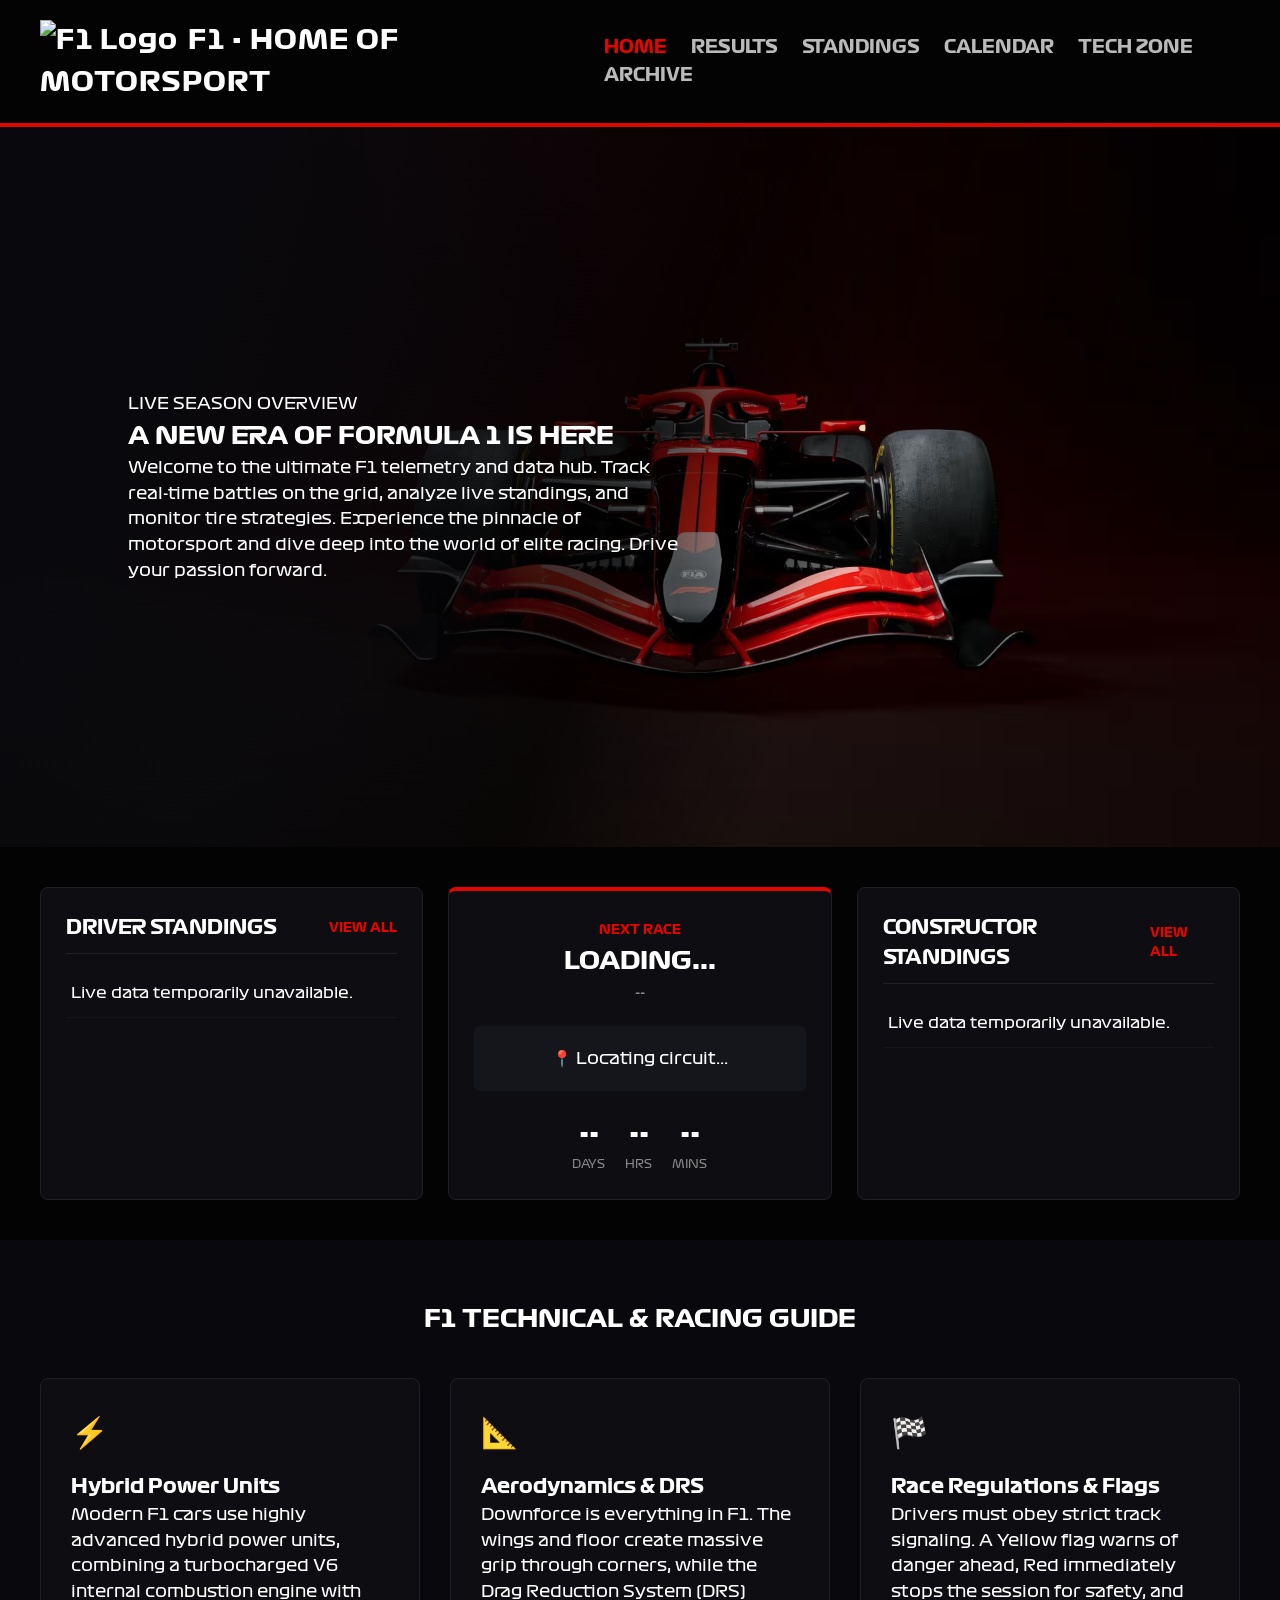
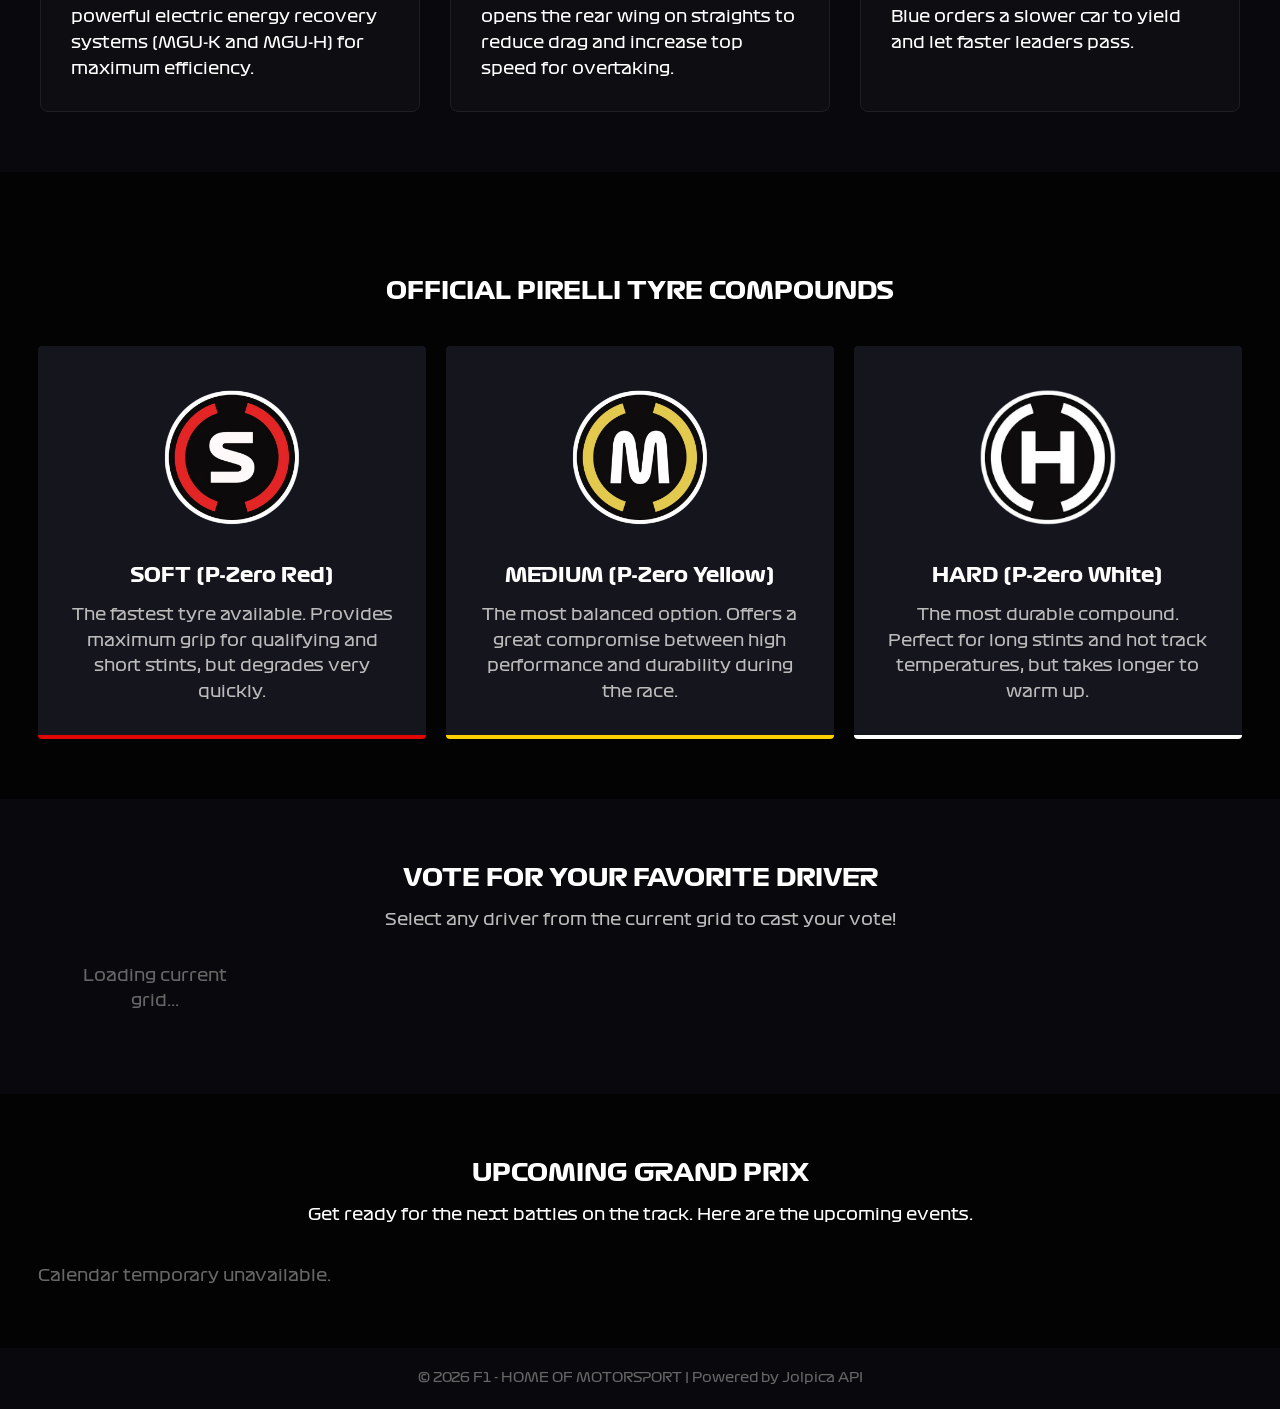
==== index.html @ d10ca902 "first commit" ====
<!DOCTYPE html>
<html lang="en">
<head>
    <meta charset="UTF-8">
    <meta name="viewport" content="width=device-width, initial-scale=1.0">
    <title>F1 - HOME OF MOTORSPORT</title>
    <link rel="stylesheet" href="/styles/style.css">
    <link href="https://fonts.googleapis.com/css2?family=Titillium+Web:wght@300;400;600;700&display=swap" rel="stylesheet">
</head>
<body>

    <header class="main-header">
        <div class="logo"> <img src="/images/logo/f1-logo.png" alt="F1 Logo">F1 - HOME OF MOTORSPORT</div>
        <nav class="navbar">
            <a href="#" class="active">HOME</a>
            <a href="results.html">RESULTS</a>
            <a href="standings.html">STANDINGS</a>
            <a href="calendar.html">CALENDAR</a>
            <a href="telemetry.html">TECH ZONE</a>
            <a href="archive.html">ARCHIVE</a>
        </nav>
    </header>

   <section class="hero-section">
        <div class="hero-content">
            <span class="hero-badge">LIVE SEASON OVERVIEW</span>
            <h1>A NEW ERA OF FORMULA 1 IS HERE</h1>
            <p>Welcome to the ultimate F1 telemetry and data hub. Track real-time battles on the grid, analyze live standings, and monitor tire strategies. Experience the pinnacle of motorsport and dive deep into the world of elite racing. Drive your passion forward. </p>
        </div>
    </section>

    <section class="data-container">
        
        <div class="data-box">
            <div class="box-header">
                <h3>DRIVER STANDINGS</h3>
                <a href="standings.html" class="red-link">VIEW ALL</a>
            </div>
            <table class="data-table">
                <tbody id="drivers-preview">
                    <tr><td style="color:#666; text-align:center;">Loading standings...</td></tr>
                </tbody>
            </table>
        </div>

        <div class="data-box central-box">
            <span class="next-race-title">NEXT RACE</span>
            <h2 id="race-name">LOADING...</h2>
            <p class="race-date" id="race-date">--</p>
            
            <div class="track-visual">
                <div class="track-placeholder" id="race-circuit">📍 Locating circuit...</div>
            </div>

            <div class="countdown">
                <div class="time-unit"><span id="days">--</span> DAYS</div>
                <div class="time-unit"><span id="hours">--</span> HRS</div>
                <div class="time-unit"><span id="minutes">--</span> MINS</div>
            </div>
        </div>

        <div class="data-box">
            <div class="box-header">
                <h3>CONSTRUCTOR STANDINGS</h3>
                <a href="standings.html" class="red-link">VIEW ALL</a>
            </div>
            <table class="data-table">
                <tbody id="constructors-preview">
                    <tr><td style="color:#666; text-align:center;">Loading standings...</td></tr>
                </tbody>
            </table>
        </div>

    </section>

    <section class="guide-section">
        <h2>F1 TECHNICAL & RACING GUIDE</h2>
        <div class="guide-grid">
            
            <div class="guide-card">
                <div class="card-icon">⚡</div>
                <h3>Hybrid Power Units</h3>
                <p>Modern F1 cars use highly advanced hybrid power units, combining a turbocharged V6 internal combustion engine with powerful electric energy recovery systems (MGU-K and MGU-H) for maximum efficiency.</p>
            </div>
            
            <div class="guide-card">
                <div class="card-icon">📐</div>
                <h3>Aerodynamics & DRS</h3>
                <p>Downforce is everything in F1. The wings and floor create massive grip through corners, while the Drag Reduction System (DRS) opens the rear wing on straights to reduce drag and increase top speed for overtaking.</p>
            </div>
            
            <div class="guide-card">
                <div class="card-icon">🏁</div>
                <h3>Race Regulations & Flags</h3>
                <p>Drivers must obey strict track signaling. A Yellow flag warns of danger ahead, Red immediately stops the session for safety, and Blue orders a slower car to yield and let faster leaders pass.</p>
            </div>
            
        </div>
    </section>

    <section class="tyre-section">
        <h2>OFFICIAL PIRELLI TYRE COMPOUNDS</h2>
        <div class="tyre-grid">
            <div class="tyre-card soft">
                <div class="tyre-icon"><img src="/images/tyres/soft.png" alt="Soft Tyre"></div>
                <h3>SOFT (P-Zero Red)</h3>
                <p>The fastest tyre available. Provides maximum grip for qualifying and short stints, but degrades very quickly.</p>
            </div>
            <div class="tyre-card medium">
                <div class="tyre-icon"><img src="/images/tyres/medium.png" alt="Medium Tyre"></div>
                <h3>MEDIUM (P-Zero Yellow)</h3>
                <p>The most balanced option. Offers a great compromise between high performance and durability during the race.</p>
            </div>
            <div class="tyre-card hard">
                <div class="tyre-icon"><img src="/images/tyres/hard.png" alt="Hard Tyre"></div>
                <h3>HARD (P-Zero White)</h3>
                <p>The most durable compound. Perfect for long stints and hot track temperatures, but takes longer to warm up.</p>
            </div>
        </div>
    </section>

    <section class="poll-section">
        <h2>VOTE FOR YOUR FAVORITE DRIVER </h2>
        <p>Select any driver from the current grid to cast your vote!</p>
        
        <div id="poll-container" class="poll-options">
            <p style="color: #666;">Loading current grid...</p>
        </div>
    </section>
    <section class="mini-calendar-section">
        <h2>UPCOMING GRAND PRIX</h2>
        <p>Get ready for the next battles on the track. Here are the upcoming events.</p>
        
        <div id="calendar-preview-container" class="calendar-grid">
            <p style="color: #666; text-align: center; grid-column: 1/-1;">Loading upcoming races...</p>
        </div>
    </section>

    <footer class="main-footer">
        <p>&copy; 2026 F1 - HOME OF MOTORSPORT | Powered by Jolpica API</p>
    </footer>

    <script src="/script/script.js"></script>
</body>
</html>
---- styles/style.css ----
* {
    margin: 0;
    padding: 0;
    box-sizing: border-box;
}

@font-face {
    font-family: 'Formula1';
    src: url('../formula-font/Formula1-Regular_web_0.ttf') format('truetype');
    font-weight: normal;
    font-style: normal;
}

@font-face {
    font-family: 'Formula1';
    src: url('../formula-font/Formula1-Bold_web_0.ttf') format('truetype');
    font-weight: bold;
    font-style: normal;
}

@font-face {
    font-family: 'Formula1-Wide';
    src: url('../formula-font/Formula1-Wide_web_0.ttf') format('truetype');
    font-weight: normal;
    font-style: normal;
}

body {
    font-family: 'Formula1', sans-serif;    
    background-color: #030303;
    color: #ffffff;
    line-height: 1.6;
}

.main-header {
    background-color: #030303;
    display: flex;
    justify-content: space-between;
    align-items: center;
    padding: 20px 40px;
    border-bottom: 4px solid #e10600;
    position: sticky;
    top: 0;
    z-index: 100;
}

.logo img {
    height: 3vh;
    margin-right: 10px;
    
}

.logo {
    font-size: 26px;
    font-weight: 700;
    letter-spacing: 1px;
    
}

.navbar a {
    color: #bababa;
    text-decoration: none;
    margin-left: 20px;
    font-weight: 600;
    font-size: 17px;
    transition: color 0.3s;
}

.navbar a:hover, .navbar a.active {
    color: #e10600;
}

.hero-section {
    position: relative;
    min-height: 80vh;
    display: flex;
    align-items: center;
    padding: 0 10%;
    background: linear-gradient(110deg, #09090d, 35%, rgba(0, 0, 0, 0.7) 50%, transparent 65%), 
                url('/images/background/background.avif'); 
                
    background-size: cover;
    background-position: right center;
    background-repeat: no-repeat;
    background-color: #15151e;
    overflow: hidden;
}

.hero-content {
    max-width: 550px; 
    z-index: 2;
}


.data-container {
    display: grid;
    grid-template-columns: repeat(3, 1fr);
    gap: 25px;
    padding: 40px;
}

.data-box {
    background-color: #0d0d12;
    border-radius: 8px;
    padding: 25px;
    border: 1px solid #1f1f26;
}

.box-header {
    display: flex;
    justify-content: space-between;
    align-items: center;
    border-bottom: 1px solid #1f1f26;
    padding-bottom: 10px;
    margin-bottom: 15px;
}

.red-link {
    color: #e10600;
    font-size: 12px;
    text-decoration: none;
    font-weight: 600;
}

.data-table {
    width: 100%;
    border-collapse: collapse;
}

.data-table td {
    padding: 12px 5px;
    font-size: 15px;
    border-bottom: 1px solid #15151c;
}

.team-name {
    color: #888888;
    font-size: 13px;
}

.points {
    text-align: right;
    font-weight: 700;
}

.central-box {
    text-align: center;
    border-top: 4px solid #e10600;
}

.next-race-title {
    color: #e10600;
    font-size: 12px;
    font-weight: 700;
}

.race-date {
    color: #888888;
    margin-bottom: 20px;
}

.track-visual {
    background-color: #15151c;
    padding: 20px;
    border-radius: 6px;
    margin-bottom: 20px;
}

.countdown {
    display: flex;
    justify-content: center;
    gap: 20px;
}

.time-unit {
    font-size: 11px;
    color: #888888;
}

.time-unit span {
    display: block;
    font-size: 28px;
    font-weight: 700;
    color: #ffffff;
}

.guide-section {
    padding: 60px 40px;
    background-color: #09090d;
}

.guide-section h2 {
    text-align: center;
    margin-bottom: 40px;
}

.guide-grid {
    display: grid;
    grid-template-columns: repeat(3, 1fr);
    gap: 30px;
}

.guide-card {
    background-color: #0d0d12;
    padding: 30px;
    border-radius: 8px;
    border: 1px solid #1f1f26;
}

.card-icon {
    font-size: 30px;
    margin-bottom: 15px;
}

.tyre-section, .poll-section {
    padding: 60px 3%;
    background-color: #030303;
    margin: 40px 0 0 0;
    text-align: center;
}

.tyre-section h2, .poll-section h2 {
    font-family: 'Formula1', sans-serif;
    color: #fff;
    margin-bottom: 10px;
}

.tyre-section p, .poll-section p {
    color: #bbb;
}

.tyre-grid {
    display: flex;
    justify-content: space-between;
    gap: 20px;
    margin-top: 35px;
}

.tyre-icon img{
    width: 50%;
    height: auto;
}

.tyre-card {
    background: #15151e;
    padding: 30px;
    border-radius: 4px;
    flex: 1;
    border-bottom: 4px solid #333;
    transition: transform 0.3s ease;
}

.tyre-card:hover {
    transform: translateY(-5px);
}

.tyre-card h3 {
    font-size: 1.2rem;
    margin: 15px 0 10px 0;
    color: #fff;
}

.tyre-card.soft { border-bottom-color: #e10600; }
.tyre-card.medium { border-bottom-color: #ffd100; }
.tyre-card.hard { border-bottom-color: #ffffff; }

.tyre-icon {
    font-size: 3rem;
    line-height: 1;
}

.poll-section {
    background-color: #09090d;
    margin: 0;
    padding-bottom: 80px;
}

.poll-options {
    display: grid;
    grid-template-columns: repeat(auto-fill, minmax(180px, 1fr));
    gap: 12px;
    max-width: 90vw;
    margin: 30px auto 0 auto;
    width: 100%;
}

.poll-btn {
    background: #1a1a20;
    color: white;
    border: 1px solid #38384f;
    padding: 10px 15px;
    font-family: 'Formula1', sans-serif;
    font-size: 0.8rem;
    cursor: pointer;
    text-transform: uppercase;
    transition: all 0.2s ease;
    text-align: center;
}

.poll-btn:hover {
    border-color: #e10600;
    background: rgba(225, 6, 0, 0.1);
}

.vote-confirmation {
    width: 100%;
    max-width: 800px;
    margin: 40px auto 0 auto;
    padding: 20px;
    background: #131317;
    border-left: 4px solid #e10600;
    text-align: center;
}

.vote-confirmation h3 {
    font-family: 'Formula1', sans-serif;
    color: #fff;
    margin-bottom: 5px;
}

.mini-calendar-section {
    padding: 60px 3%;
    background-color: #030303;
    text-align: center;
    margin: 0;
}

.mini-calendar-section h2 {
    font-family: 'Formula1', sans-serif;
    color: #fff;
    margin-bottom: 10px;
}

.calendar-grid {
    display: flex;
    justify-content: space-between;
    gap: 20px;
    margin-top: 35px;
}

.race-card {
    background: #15151e;
    padding: 25px;
    border-radius: 4px;
    flex: 1;
    text-align: left;
    border-top: 3px solid #e10600;
    display: flex;
    flex-direction: column;
    justify-content: space-between;
}

.race-card .round {
    color: #e10600;
    font-family: 'Formula1', sans-serif;
    font-size: 0.95rem;
    margin-bottom: 5px;
}

.race-card h3 {
    font-size: 1.1rem;
    color: #fff;
    margin: 5px 0;
}

.race-card .locality {
    color: #bbb;
    font-size: 0.9rem;
    margin-bottom: 15px;
}

.race-card .date-box {
    font-weight: bold;
    color: #fff;
    border-top: 1px solid #2a2a35;
    padding-top: 10px;
    font-size: 0.9rem;
}




.main-footer {
    background-color: #09090d;
    text-align: center;
    padding: 20px;
    color: #666666;
    font-size: 13px;
}

@media (max-width: 900px) {
    .data-container, .guide-grid { grid-template-columns: 1fr; }
    .main-header { flex-direction: column; gap: 15px; }
}

@media (max-width: 992px) {
    .hero-section {
        padding: 60px 20px;
        min-height: 60vh;
        align-items: flex-end; 
        
        background: linear-gradient(to top, #15151e 60%, rgba(21, 21, 30, 0.4) 100%), 
                    url('/images/background/background.avif');
        background-size: cover;
        background-position: center;
        background-repeat: no-repeat;
    }

    .hero-content {
        max-width: 100%;
        text-align: center; 
    }
    
    .hero-content h1 {
        font-size: 2rem; 
    }
}

@media (max-width: 768px) {
    .tyre-grid {
        flex-direction: column;
    }
    .poll-options {
        flex-direction: column;
        align-items: center;
        width: 100%;
    }
    .poll-btn {
        width: 100%;
        max-width: 300px;
    }
}

@media (max-width: 768px) {
    .calendar-grid {
        flex-direction: column;
    }
}
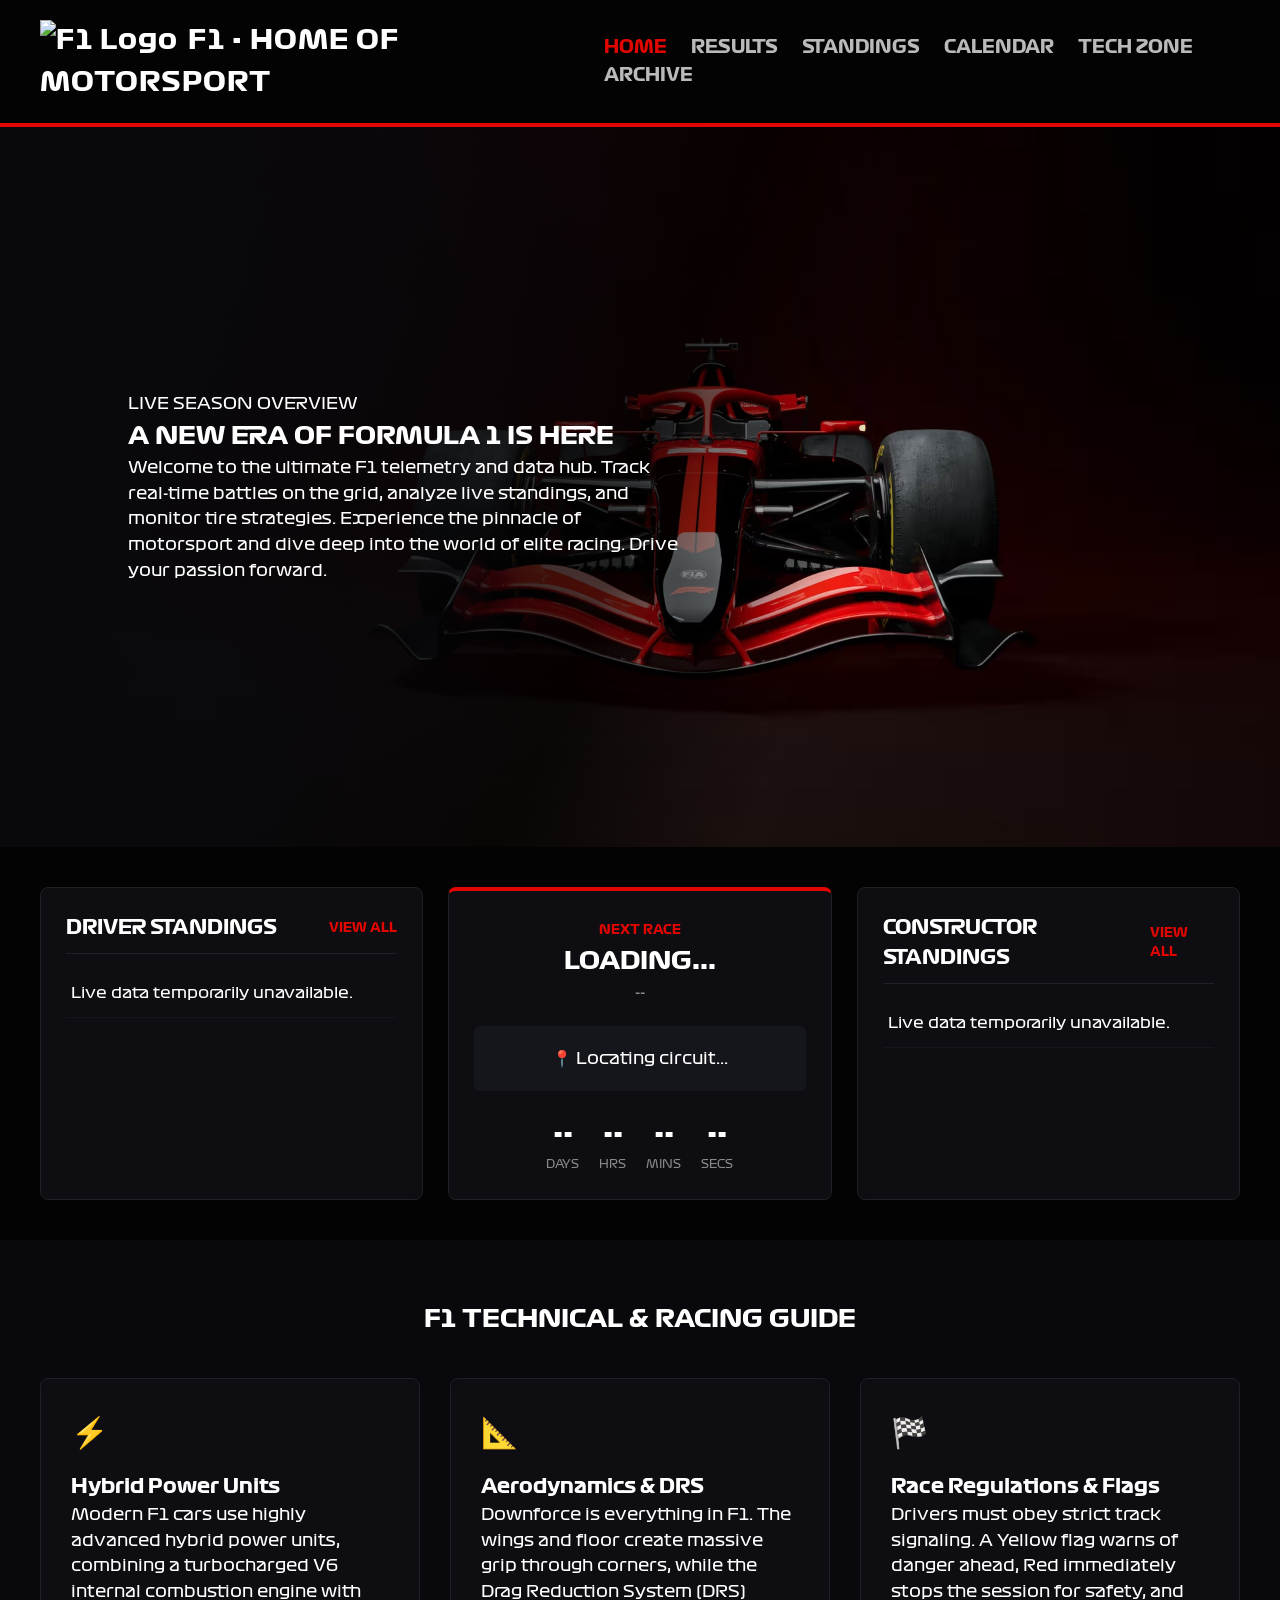
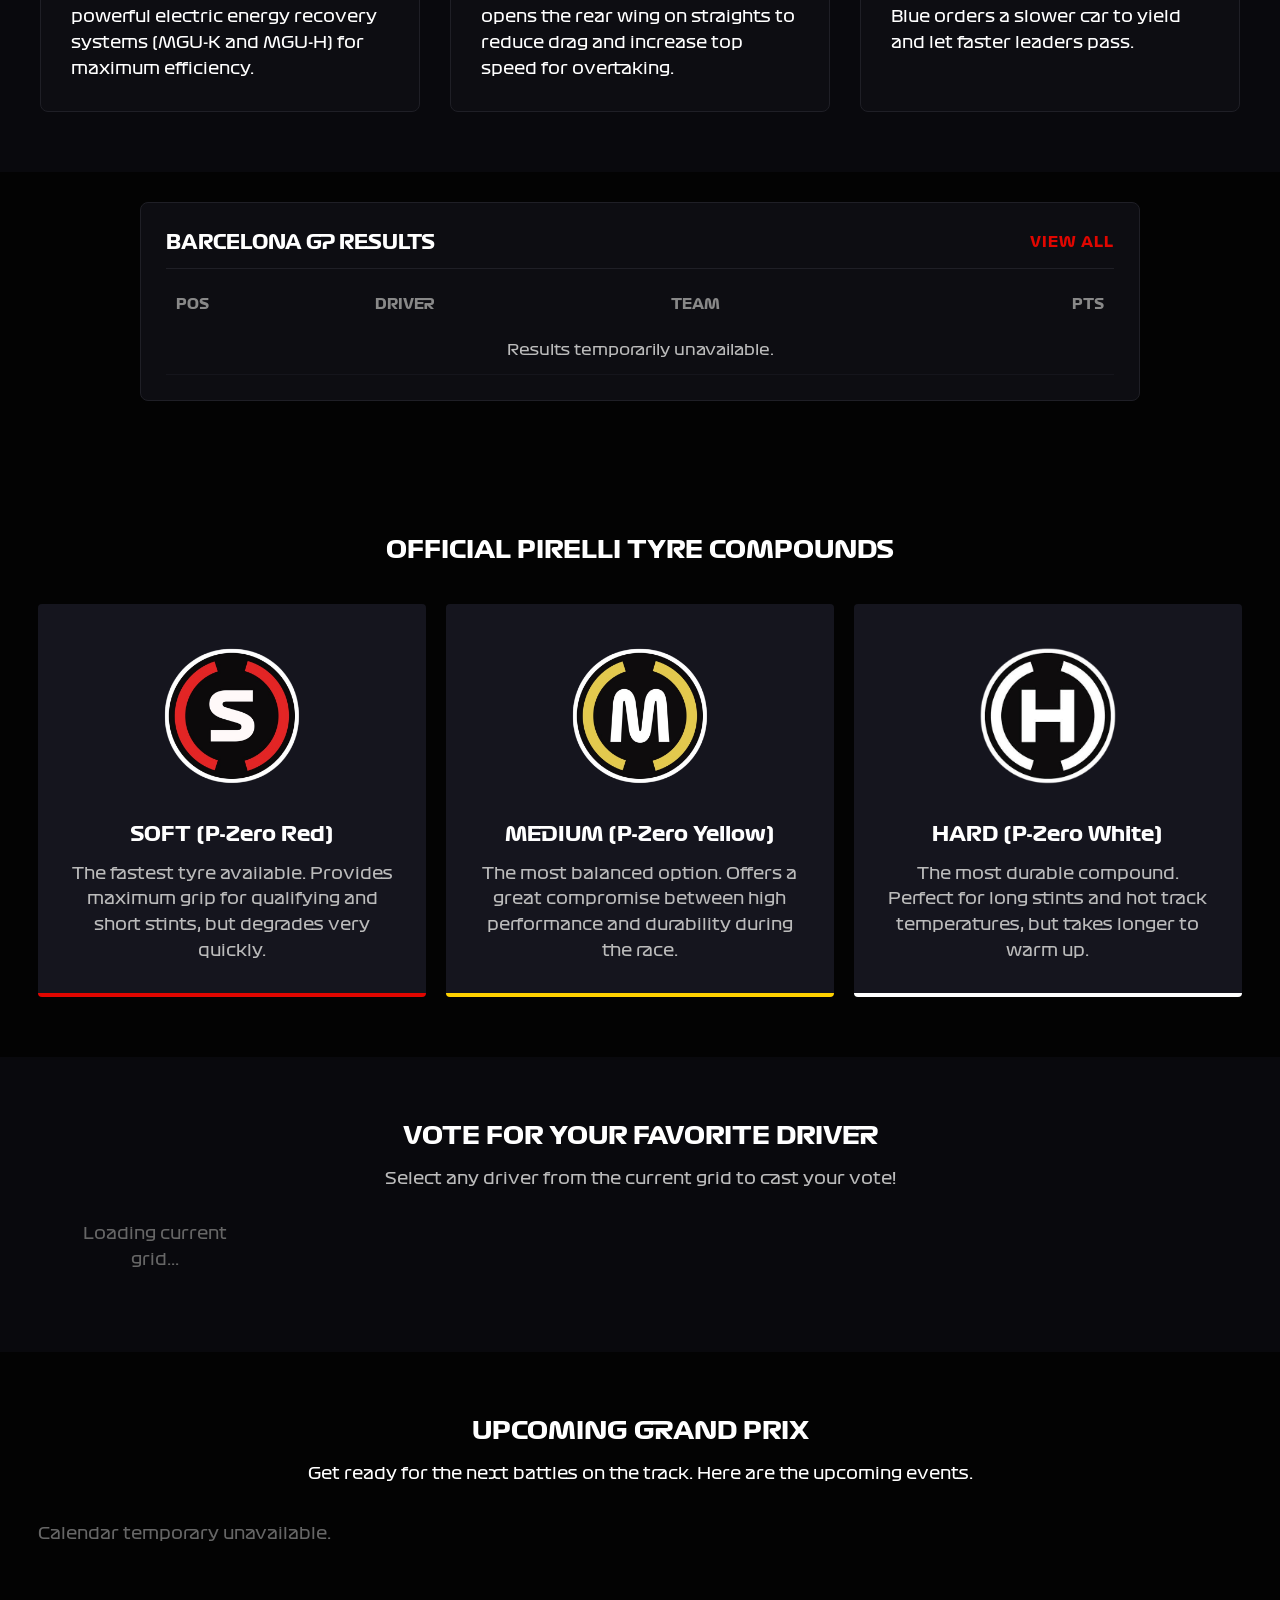
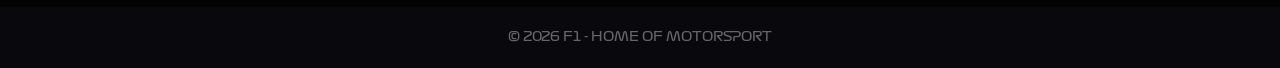
==== commit 5899acd8: "16.06" ====
--- a/index.html
+++ b/index.html
@@ -4,6 +4,7 @@
     <meta charset="UTF-8">
     <meta name="viewport" content="width=device-width, initial-scale=1.0">
     <title>F1 - HOME OF MOTORSPORT</title>
+    <link rel="icon" type="image/png" href="images/logo/f1-logo.png">
     <link rel="stylesheet" href="/styles/style.css">
     <link href="https://fonts.googleapis.com/css2?family=Titillium+Web:wght@300;400;600;700&display=swap" rel="stylesheet">
 </head>
@@ -49,13 +50,14 @@
             <p class="race-date" id="race-date">--</p>
             
             <div class="track-visual">
-                <div class="track-placeholder" id="race-circuit">📍 Locating circuit...</div>
+                <div class="track-placeholder" id="race-circuit">📍 Locating circuit...</div> 
             </div>
 
             <div class="countdown">
                 <div class="time-unit"><span id="days">--</span> DAYS</div>
                 <div class="time-unit"><span id="hours">--</span> HRS</div>
                 <div class="time-unit"><span id="minutes">--</span> MINS</div>
+                <div class="time-unit"><span id="seconds">--</span> SECS</div>
             </div>
         </div>
 
@@ -72,6 +74,8 @@
         </div>
 
     </section>
+
+    
 
     <section class="guide-section">
         <h2>F1 TECHNICAL & RACING GUIDE</h2>
@@ -97,6 +101,27 @@
             
         </div>
     </section>
+
+    <section class="result-section">
+        <div class="data-box recent-results-box">
+            <div class="box-header">
+                <h3 id="last-race-title">BARCELONA GP RESULTS</h3>
+                <a href="results.html" class="view-all-btn">VIEW ALL</a>
+            </div>
+            <table class="data-table">
+                <thead>
+                    <tr>
+                        <th>POS</th>
+                        <th>DRIVER</th>
+                        <th>TEAM</th>
+                        <th style="text-align: right;">PTS</th> </tr>
+                </thead>
+                <tbody id="recent-results-container">
+                    </tbody>
+            </table>
+        </div>
+    </section>  
+
 
     <section class="tyre-section">
         <h2>OFFICIAL PIRELLI TYRE COMPOUNDS</h2>
@@ -132,12 +157,12 @@
         <p>Get ready for the next battles on the track. Here are the upcoming events.</p>
         
         <div id="calendar-preview-container" class="calendar-grid">
-            <p style="color: #666; text-align: center; grid-column: 1/-1;">Loading upcoming races...</p>
+            <p>Loading upcoming races...</p>
         </div>
     </section>
 
     <footer class="main-footer">
-        <p>&copy; 2026 F1 - HOME OF MOTORSPORT | Powered by Jolpica API</p>
+        <p>&copy; 2026 F1 - HOME OF MOTORSPORT </p>
     </footer>
 
     <script src="/script/script.js"></script>
--- a/styles/style.css
+++ b/styles/style.css
@@ -159,6 +159,8 @@
     margin-bottom: 20px;
 }
 
+
+
 .track-visual {
     background-color: #15151c;
     padding: 20px;
@@ -182,6 +184,67 @@
     font-size: 28px;
     font-weight: 700;
     color: #ffffff;
+}
+
+.result-section {
+    background-color: #030303;
+    text-align: center;
+    padding: 10px; 
+}
+
+.recent-results-box {
+    width: 92%;               
+    max-width: 1000px;             
+    margin: 20px auto;      
+    padding: 20px;            
+    background-color: #0d0d12;
+    border-radius: 8px;
+    border: 1px solid #1f1f26;
+    box-sizing: border-box;   
+}
+
+.recent-results-box .box-header {
+    display: flex;
+    justify-content: space-between;
+    align-items: center;
+    margin-bottom: 15px;      
+}
+
+.recent-results-box .view-all-btn,
+.recent-results-box .view-all-btn:visited {
+    color: #e10600; 
+    text-decoration: none;
+    font-size: 0.75rem;
+    font-weight: bold;
+    letter-spacing: 1px;
+    transition: opacity 0.2s ease;
+}
+
+.recent-results-box .view-all-btn:hover {
+    text-decoration: underline;
+    opacity: 0.8;
+}
+
+.recent-results-box .data-table {
+    width: 100%;
+    border-collapse: collapse;  
+}
+
+.recent-results-box th {
+    text-align: left;
+    padding: 10px;
+    color: #888;              
+    font-size: 0.85rem;
+}
+
+.recent-results-box td {
+    padding: 12px 10px;
+    text-align: left;      
+}
+
+.recent-results-box .points {
+    text-align: right !important;
+    font-weight: bold;
 }
 
 .guide-section {
@@ -358,7 +421,7 @@
 }
 
 .race-card h3 {
-    font-size: 1.1rem;
+    font-size: 1.5rem;
     color: #fff;
     margin: 5px 0;
 }
@@ -374,7 +437,7 @@
     color: #fff;
     border-top: 1px solid #2a2a35;
     padding-top: 10px;
-    font-size: 0.9rem;
+    font-size: 1.2rem;
 }
 
 
@@ -435,4 +498,14 @@
     .calendar-grid {
         flex-direction: column;
     }
+}
+@media (min-width: 768px) {
+    .recent-results-box {
+        padding: 25px;        
+        width: 100%;          
+    }
+    
+    .recent-results-box .view-all-btn {
+        font-size: 0.85rem;   
+    }
 }
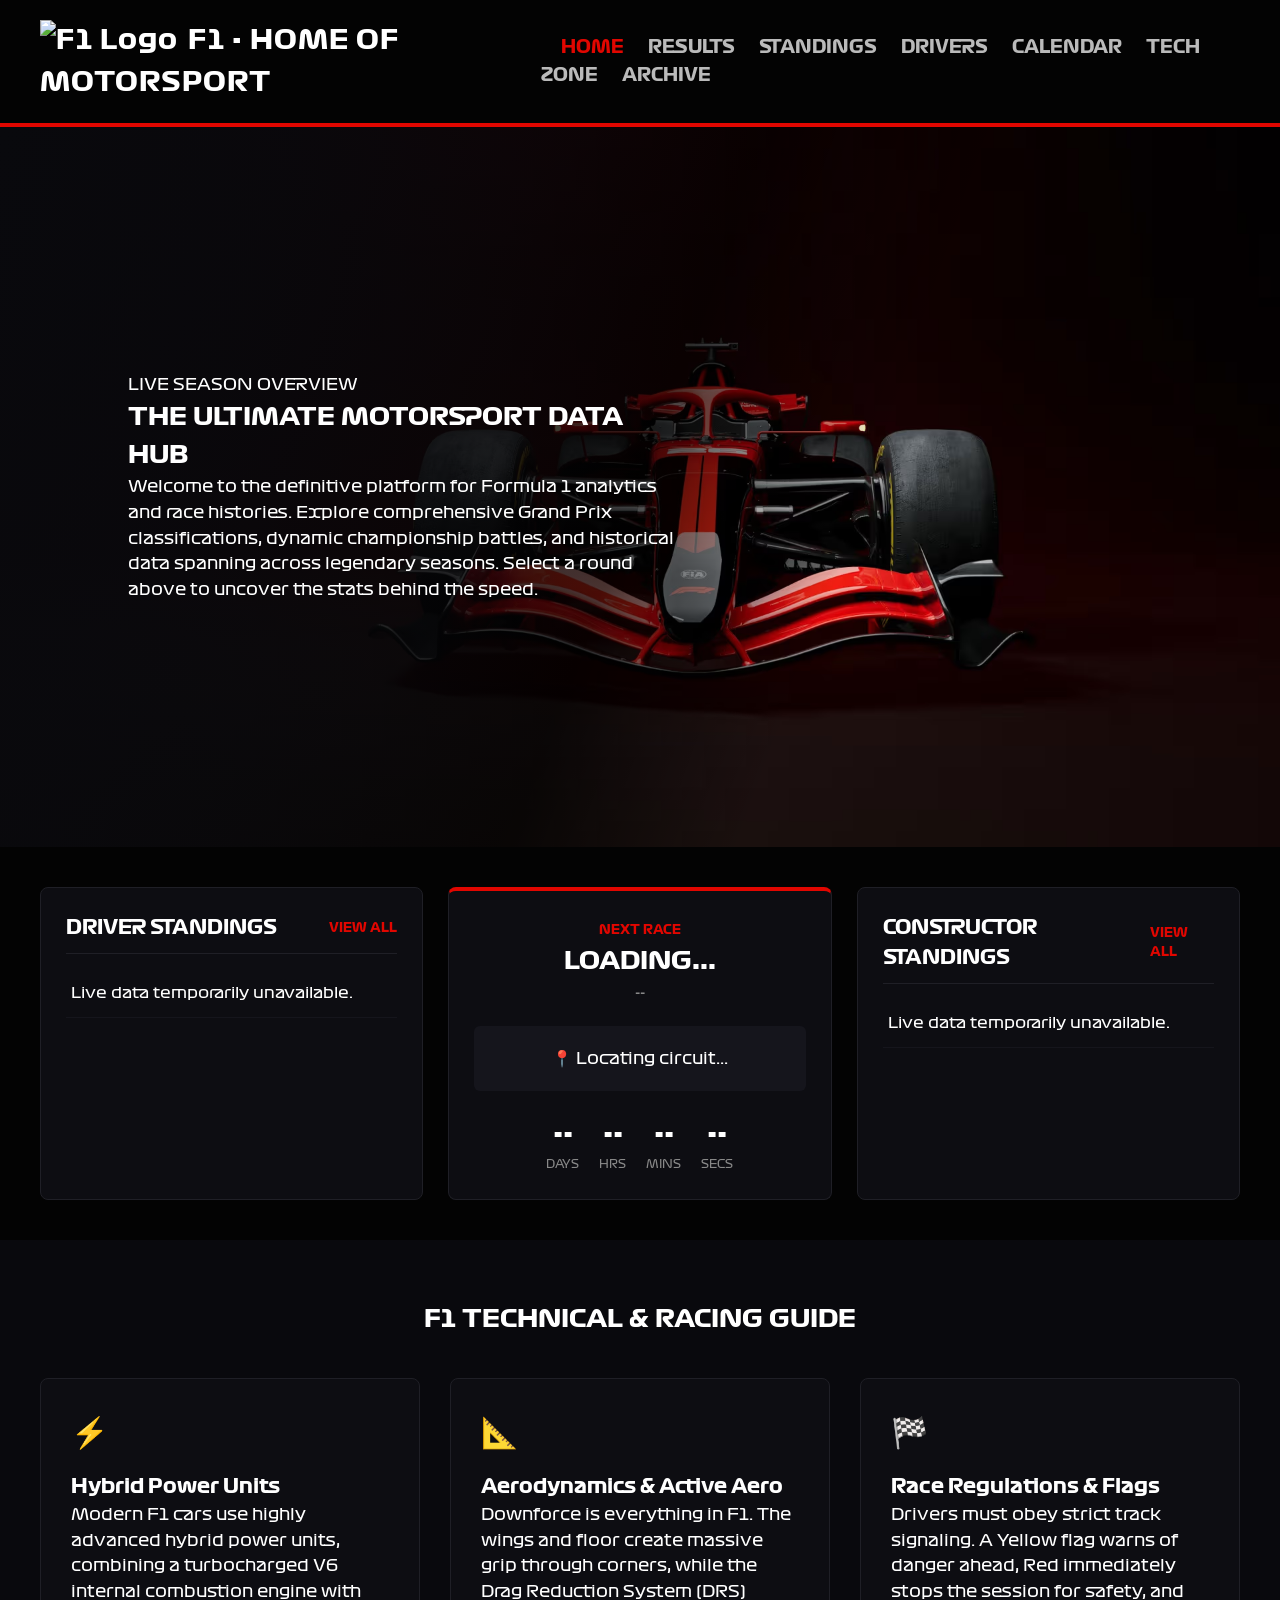
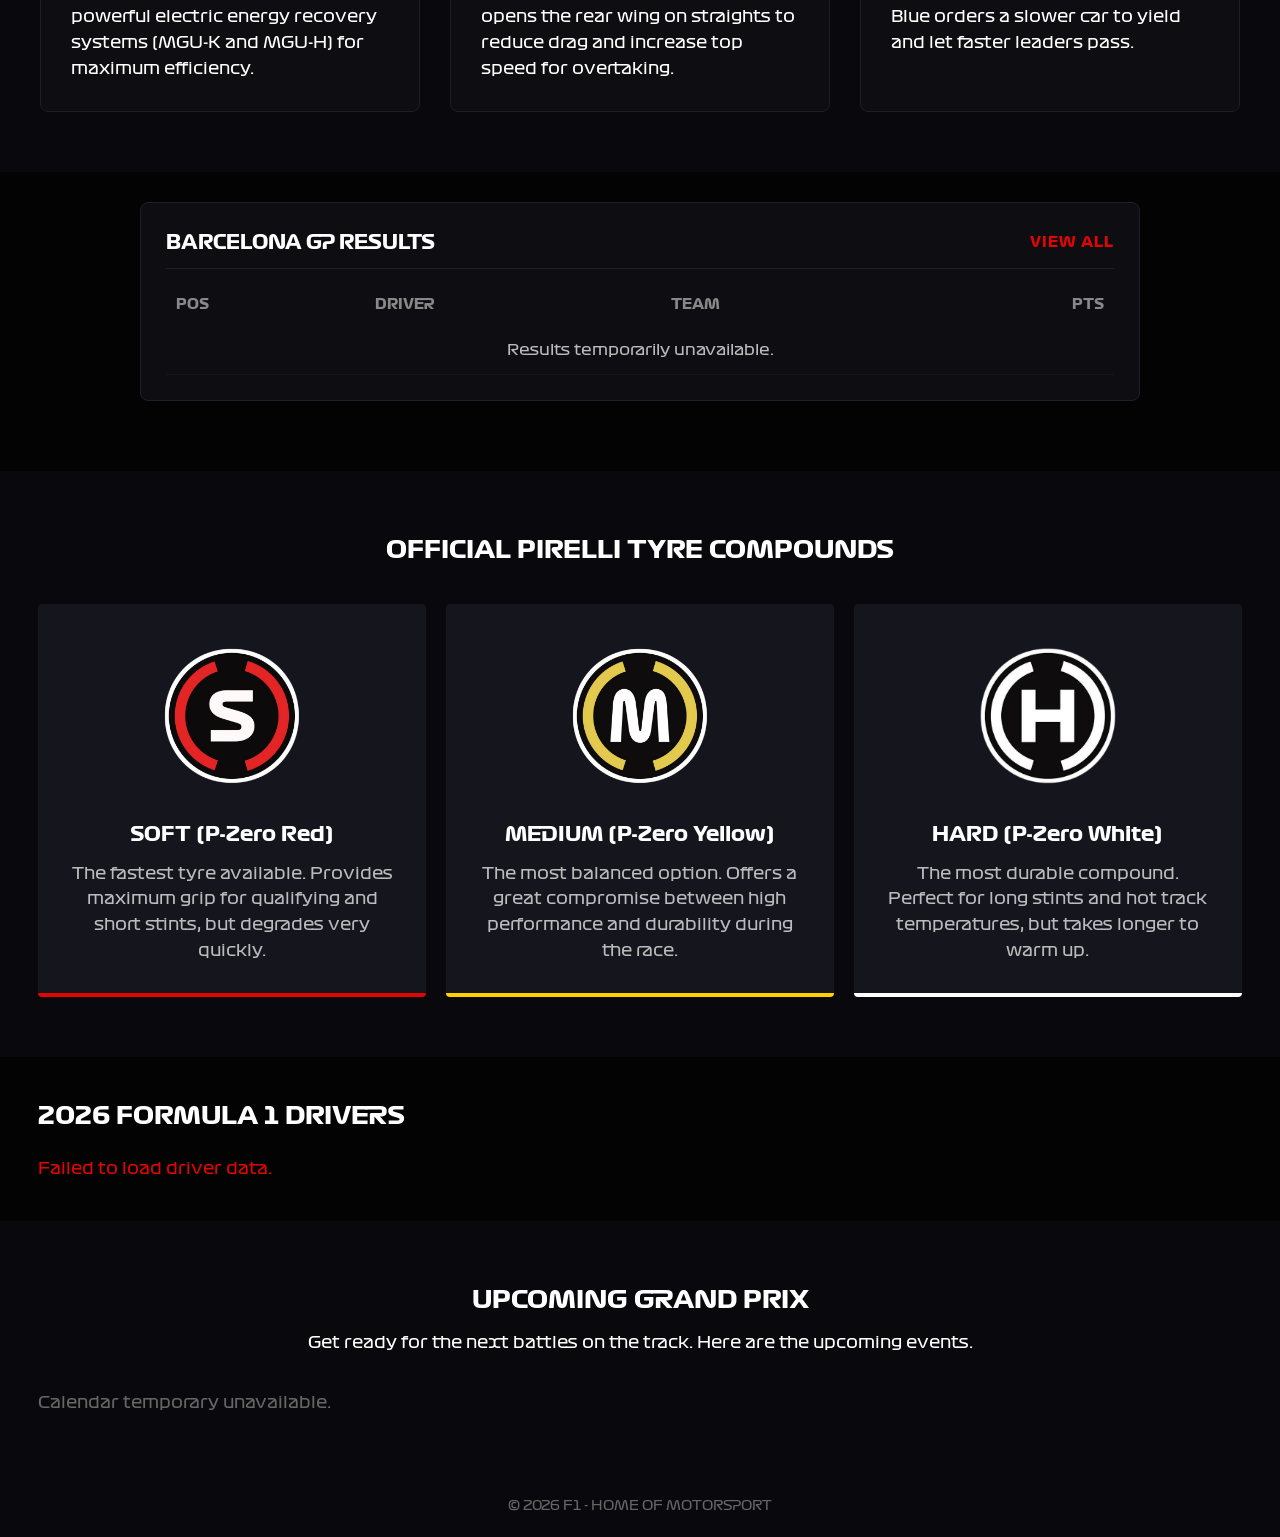
==== commit d3f49427: "14.09" ====
--- a/index.html
+++ b/index.html
@@ -4,7 +4,7 @@
     <meta charset="UTF-8">
     <meta name="viewport" content="width=device-width, initial-scale=1.0">
     <title>F1 - HOME OF MOTORSPORT</title>
-    <link rel="icon" type="image/png" href="images/logo/f1-logo.png">
+    <link rel="icon" type="image/png" href="/images/logo/f1-logo.png">
     <link rel="stylesheet" href="/styles/style.css">
     <link href="https://fonts.googleapis.com/css2?family=Titillium+Web:wght@300;400;600;700&display=swap" rel="stylesheet">
 </head>
@@ -14,19 +14,20 @@
         <div class="logo"> <img src="/images/logo/f1-logo.png" alt="F1 Logo">F1 - HOME OF MOTORSPORT</div>
         <nav class="navbar">
             <a href="#" class="active">HOME</a>
-            <a href="results.html">RESULTS</a>
-            <a href="standings.html">STANDINGS</a>
-            <a href="calendar.html">CALENDAR</a>
-            <a href="telemetry.html">TECH ZONE</a>
-            <a href="archive.html">ARCHIVE</a>
+            <a href="/html/results.html">RESULTS</a>
+            <a href="/html/standings.html">STANDINGS</a>
+            <a href="/html/drivers.html">DRIVERS</a>
+            <a href="/html/calendar.html">CALENDAR</a>
+            <a href="/html/techzone.html">TECH ZONE</a>
+            <a href="/html/archive.html">ARCHIVE</a>
         </nav>
     </header>
 
    <section class="hero-section">
         <div class="hero-content">
             <span class="hero-badge">LIVE SEASON OVERVIEW</span>
-            <h1>A NEW ERA OF FORMULA 1 IS HERE</h1>
-            <p>Welcome to the ultimate F1 telemetry and data hub. Track real-time battles on the grid, analyze live standings, and monitor tire strategies. Experience the pinnacle of motorsport and dive deep into the world of elite racing. Drive your passion forward. </p>
+            <h1>THE ULTIMATE MOTORSPORT DATA HUB</h1>
+            <p>Welcome to the definitive platform for Formula 1 analytics and race histories. Explore comprehensive Grand Prix classifications, dynamic championship battles, and historical data spanning across legendary seasons. Select a round above to uncover the stats behind the speed.</p>
         </div>
     </section>
 
@@ -35,7 +36,7 @@
         <div class="data-box">
             <div class="box-header">
                 <h3>DRIVER STANDINGS</h3>
-                <a href="standings.html" class="red-link">VIEW ALL</a>
+                <a href="html/standings.html" class="red-link">VIEW ALL</a>
             </div>
             <table class="data-table">
                 <tbody id="drivers-preview">
@@ -64,7 +65,7 @@
         <div class="data-box">
             <div class="box-header">
                 <h3>CONSTRUCTOR STANDINGS</h3>
-                <a href="standings.html" class="red-link">VIEW ALL</a>
+                <a href="html/standings.html" class="red-link">VIEW ALL</a>
             </div>
             <table class="data-table">
                 <tbody id="constructors-preview">
@@ -89,7 +90,7 @@
             
             <div class="guide-card">
                 <div class="card-icon">📐</div>
-                <h3>Aerodynamics & DRS</h3>
+                <h3>Aerodynamics & Active Aero</h3>
                 <p>Downforce is everything in F1. The wings and floor create massive grip through corners, while the Drag Reduction System (DRS) opens the rear wing on straights to reduce drag and increase top speed for overtaking.</p>
             </div>
             
@@ -106,7 +107,7 @@
         <div class="data-box recent-results-box">
             <div class="box-header">
                 <h3 id="last-race-title">BARCELONA GP RESULTS</h3>
-                <a href="results.html" class="view-all-btn">VIEW ALL</a>
+                <a href="html/results.html" class="view-all-btn">VIEW ALL</a>
             </div>
             <table class="data-table">
                 <thead>
@@ -144,14 +145,23 @@
         </div>
     </section>
 
-    <section class="poll-section">
-        <h2>VOTE FOR YOUR FAVORITE DRIVER </h2>
-        <p>Select any driver from the current grid to cast your vote!</p>
-        
-        <div id="poll-container" class="poll-options">
-            <p style="color: #666;">Loading current grid...</p>
+        <!-- HTML: Vlož do index.html -->
+    <section class="index-drivers-section">
+        <h3 class="section-title">2026 FORMULA 1 DRIVERS</h3>
+        <div id="index-drivers-grid" class="drivers-grid">
+            <p style="color: #aaa;">Loading drivers...</p>
         </div>
     </section>
+
+    <!-- Simple Modal Overlay -->
+    <div id="driver-modal-overlay" class="driver-modal-overlay" style="display: none;">
+        <div class="driver-modal-box">
+            <button id="modal-close-btn" class="modal-close-btn">&times;</button>
+            <div id="driver-modal-content">
+                <!-- Dynamic quick info content -->
+            </div>
+        </div>
+    </div>
     <section class="mini-calendar-section">
         <h2>UPCOMING GRAND PRIX</h2>
         <p>Get ready for the next battles on the track. Here are the upcoming events.</p>
--- a/styles/style.css
+++ b/styles/style.css
@@ -277,7 +277,7 @@
 
 .tyre-section, .poll-section {
     padding: 60px 3%;
-    background-color: #030303;
+    background-color: #09090d;
     margin: 40px 0 0 0;
     text-align: center;
 }
@@ -383,7 +383,7 @@
 
 .mini-calendar-section {
     padding: 60px 3%;
-    background-color: #030303;
+    background-color: #09090d;
     text-align: center;
     margin: 0;
 }
@@ -439,6 +439,109 @@
     padding-top: 10px;
     font-size: 1.2rem;
 }
+
+/* Styly pro mřížku a detailní panel */
+/* Mřížka jezdců na indexu */
+/* CSS: Vlož do style.css */
+
+
+.index-drivers-section {
+    width: 94%;
+    max-width: 1400px;
+    margin: 40px auto;
+}
+
+.section-title {
+    font-size: 24px;
+    color: #fff;
+    margin-bottom: 20px;
+}
+
+.drivers-grid {
+    display: grid;
+    grid-template-columns: repeat(auto-fill, minmax(250px, 1fr));
+    gap: 20px;
+}
+
+.driver-card-simple {
+    background: #15151a;
+    border: 1px solid rgba(255, 255, 255, 0.1);
+    border-radius: 10px;
+    padding: 20px;
+    cursor: pointer;
+    transition: transform 0.2s ease, border-color 0.2s ease;
+    position: relative;
+}
+
+.driver-card-simple:hover {
+    border-color: #e10600;
+}
+
+.driver-info h3 {
+    font-size: 18px;
+    margin: 0 0 5px 0;
+}
+
+.driver-info p {
+    font-size: 13px;
+    color: rgba(255, 255, 255, 0.6);
+    text-transform: uppercase;
+    margin: 0;
+}
+
+.driver-num {
+    position: absolute;
+    right: 20px;
+    bottom: 15px;
+    font-size: 45px;
+    font-weight: 900;
+    color: rgba(255, 255, 255, 0.1);
+    font-style: italic;
+}
+
+/* Styly pro modální okno */
+.driver-modal-overlay {
+    position: fixed;
+    top: 0;
+    left: 0;
+    width: 100vw;
+    height: 100vh;
+    background-color: rgba(0, 0, 0, 0.8);
+    display: flex;
+    justify-content: center;
+    align-items: center;
+    z-index: 9999;
+}
+
+.driver-modal-box {
+    background: #15151a;
+    border: 1px solid rgba(255, 255, 255, 0.2);
+    border-radius: 12px;
+    width: 100%;
+    max-width: 600px;
+    padding: 30px;
+    position: relative;
+    box-shadow: 0 20px 40px rgba(0,0,0,0.8);
+}
+
+.modal-close-btn {
+    position: absolute;
+    top: 15px;
+    right: 20px;
+    background: none;
+    border: none;
+    color: #fff;
+    font-size: 28px;
+    cursor: pointer;
+}
+
+.modal-stat-row {
+    display: flex;
+    justify-content: space-between;
+    padding: 10px 0;
+    border-bottom: 1px solid rgba(255,255,255,0.05);
+}
+
 
 
 
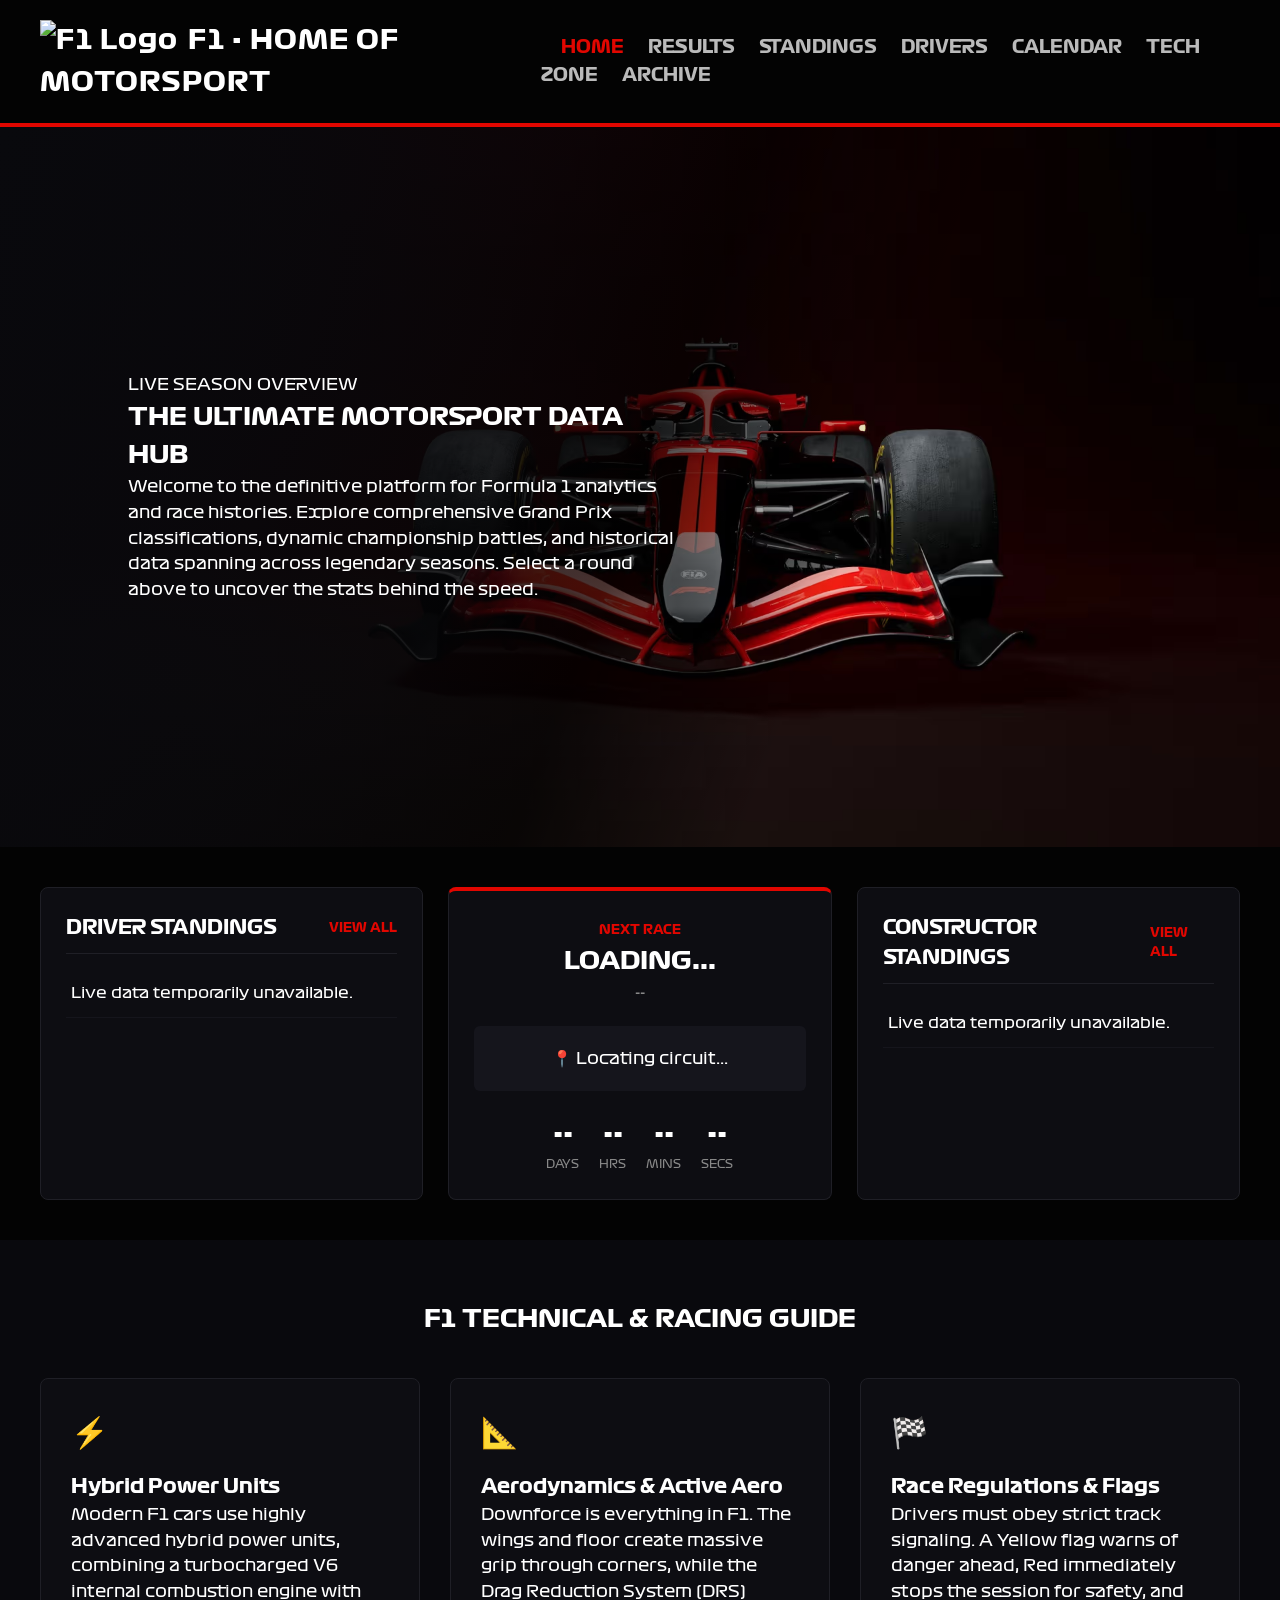
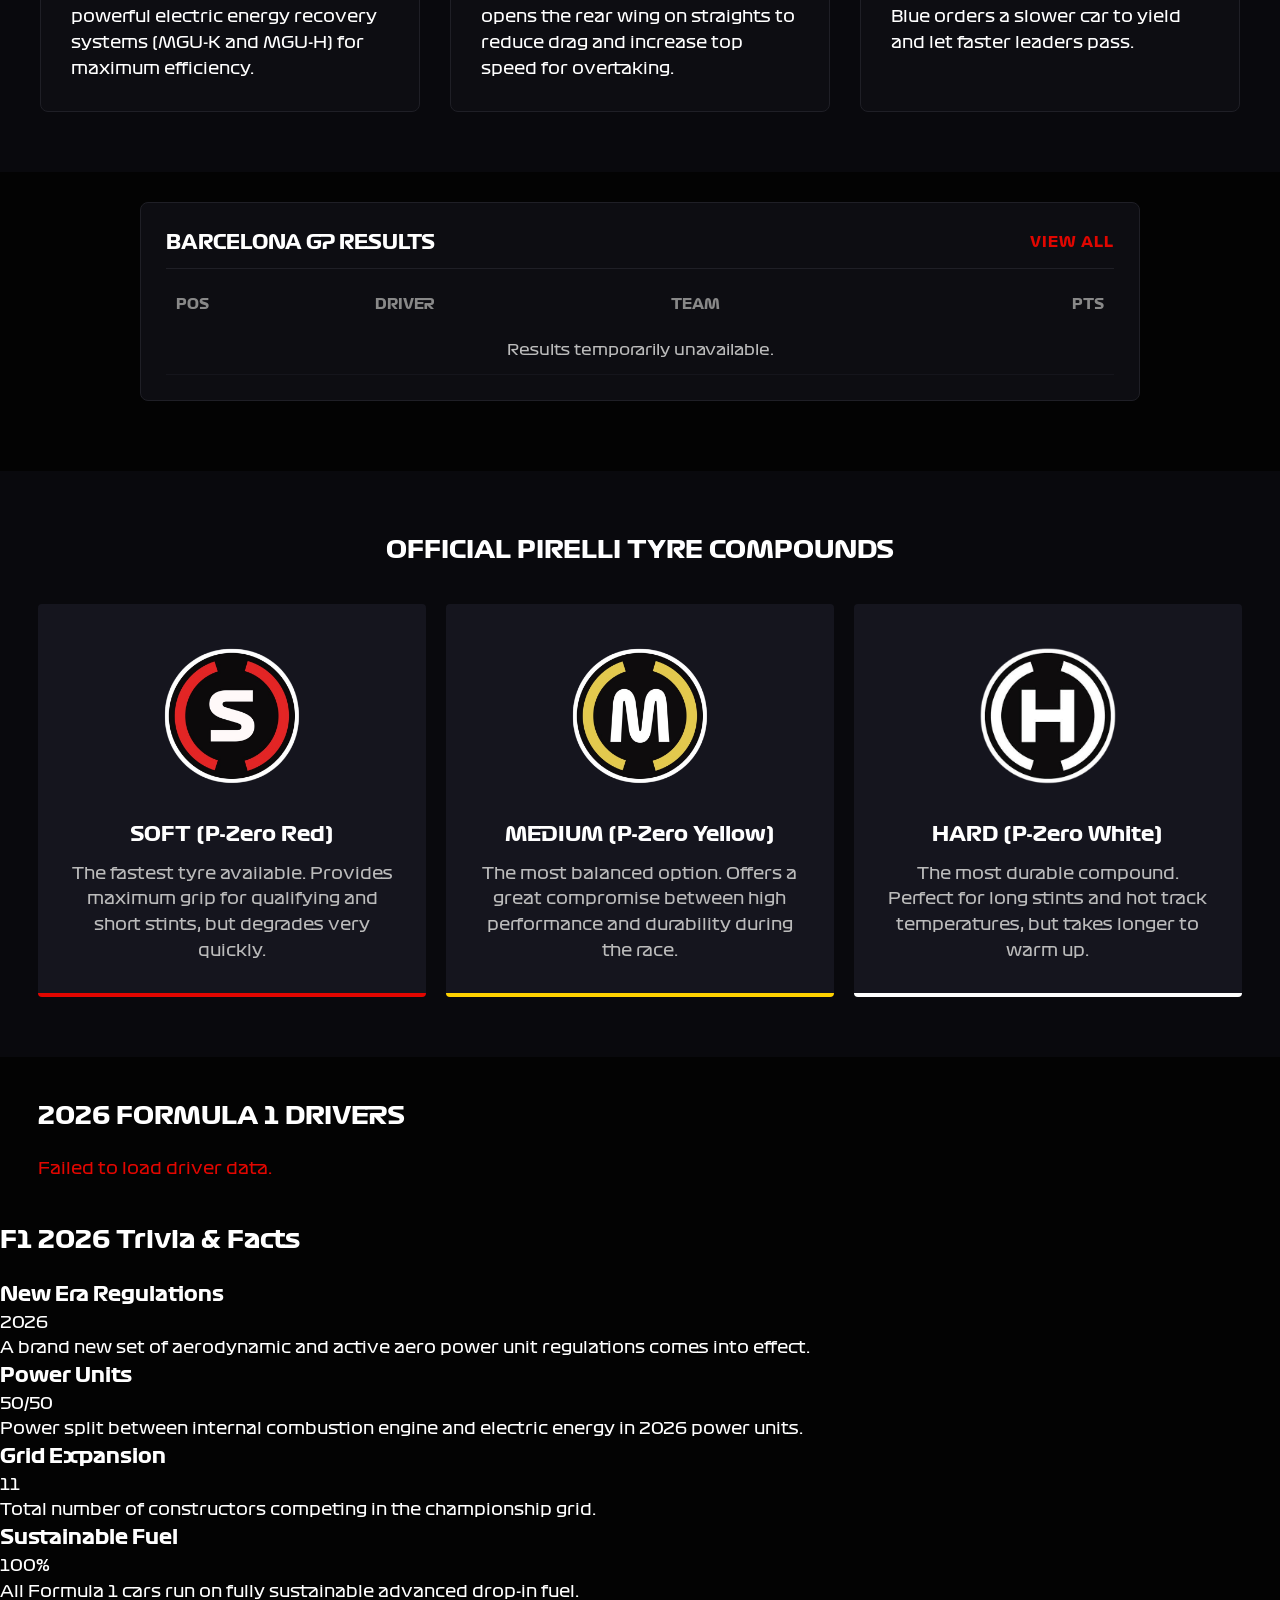
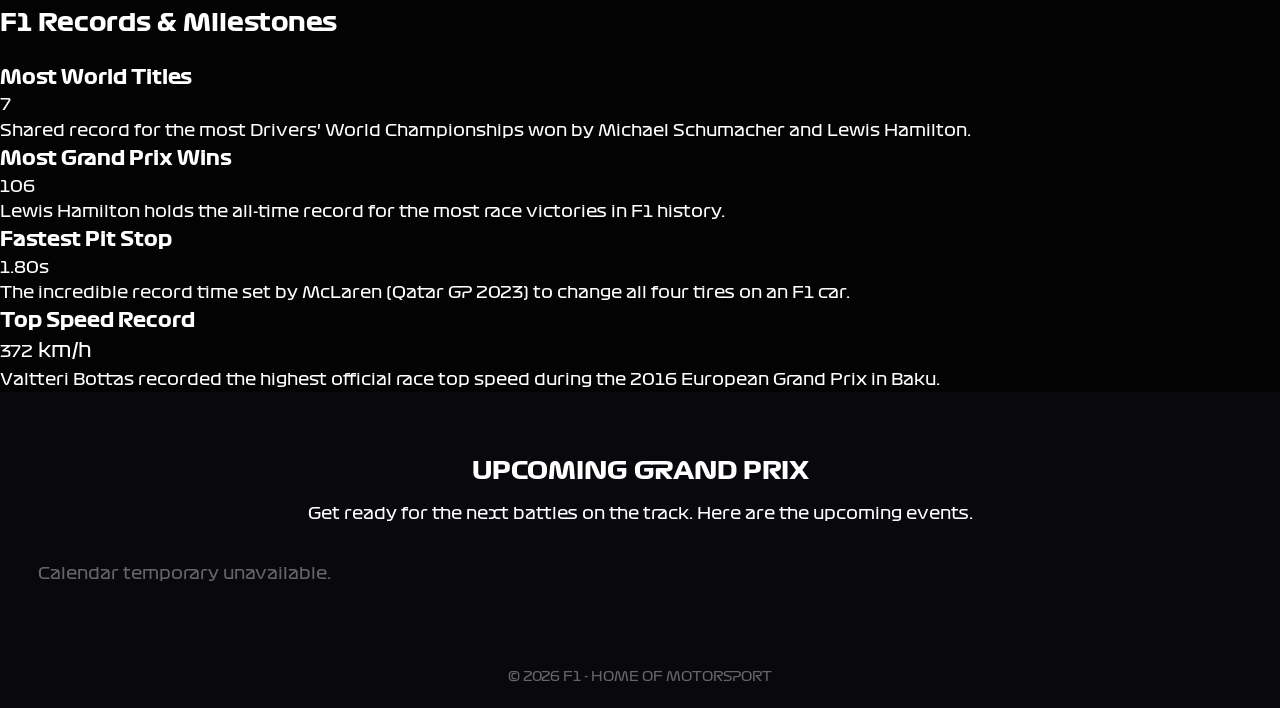
==== commit 2f5ed550: "14.09.2026" ====
--- a/index.html
+++ b/index.html
@@ -162,6 +162,62 @@
             </div>
         </div>
     </div>
+        
+
+        <section class="trivia-section">
+            <h2 class="section-title">F1 2026 Trivia & Facts</h2>
+            <div class="trivia-grid">
+                <div class="trivia-card">
+                    <h3>New Era Regulations</h3>
+                    <p class="trivia-number">2026</p>
+                    <span class="trivia-desc">A brand new set of aerodynamic and active aero power unit regulations comes into effect.</span>
+                </div>
+                <div class="trivia-card">
+                    <h3>Power Units</h3>
+                    <p class="trivia-number">50/50</p>
+                    <span class="trivia-desc">Power split between internal combustion engine and electric energy in 2026 power units.</span>
+                </div>
+                <div class="trivia-card">
+                    <h3>Grid Expansion</h3>
+                    <p class="trivia-number">11</p>
+                    <span class="trivia-desc">Total number of constructors competing in the championship grid.</span>
+                </div>
+                <div class="trivia-card">
+                    <h3>Sustainable Fuel</h3>
+                    <p class="trivia-number">100%</p>
+                    <span class="trivia-desc">All Formula 1 cars run on fully sustainable advanced drop-in fuel.</span>
+                </div>
+                
+            </div>
+        </section>
+
+        <section class="trivia-section">
+            <h2 class="section-title">F1 Records & Milestones</h2>
+            <div class="trivia-grid">
+                <div class="trivia-card">
+                    <h3>Most World Titles</h3>
+                    <p class="trivia-number">7</p>
+                    <span class="trivia-desc">Shared record for the most Drivers' World Championships won by Michael Schumacher and Lewis Hamilton.</span>
+                </div>
+                <div class="trivia-card">
+                    <h3>Most Grand Prix Wins</h3>
+                    <p class="trivia-number">106</p>
+                    <span class="trivia-desc">Lewis Hamilton holds the all-time record for the most race victories in F1 history.</span>
+                </div>
+                <div class="trivia-card">
+                    <h3>Fastest Pit Stop</h3>
+                    <p class="trivia-number">1.80s</p>
+                    <span class="trivia-desc">The incredible record time set by McLaren (Qatar GP 2023) to change all four tires on an F1 car.</span>
+                </div>
+                <div class="trivia-card">
+                    <h3>Top Speed Record</h3>
+                    <p class="trivia-number">372<span style="font-size: 1.2rem;"> km/h</span></p>
+                    <span class="trivia-desc">Valtteri Bottas recorded the highest official race top speed during the 2016 European Grand Prix in Baku.</span>
+                </div>
+                
+            </div>
+        </section>
+
     <section class="mini-calendar-section">
         <h2>UPCOMING GRAND PRIX</h2>
         <p>Get ready for the next battles on the track. Here are the upcoming events.</p>
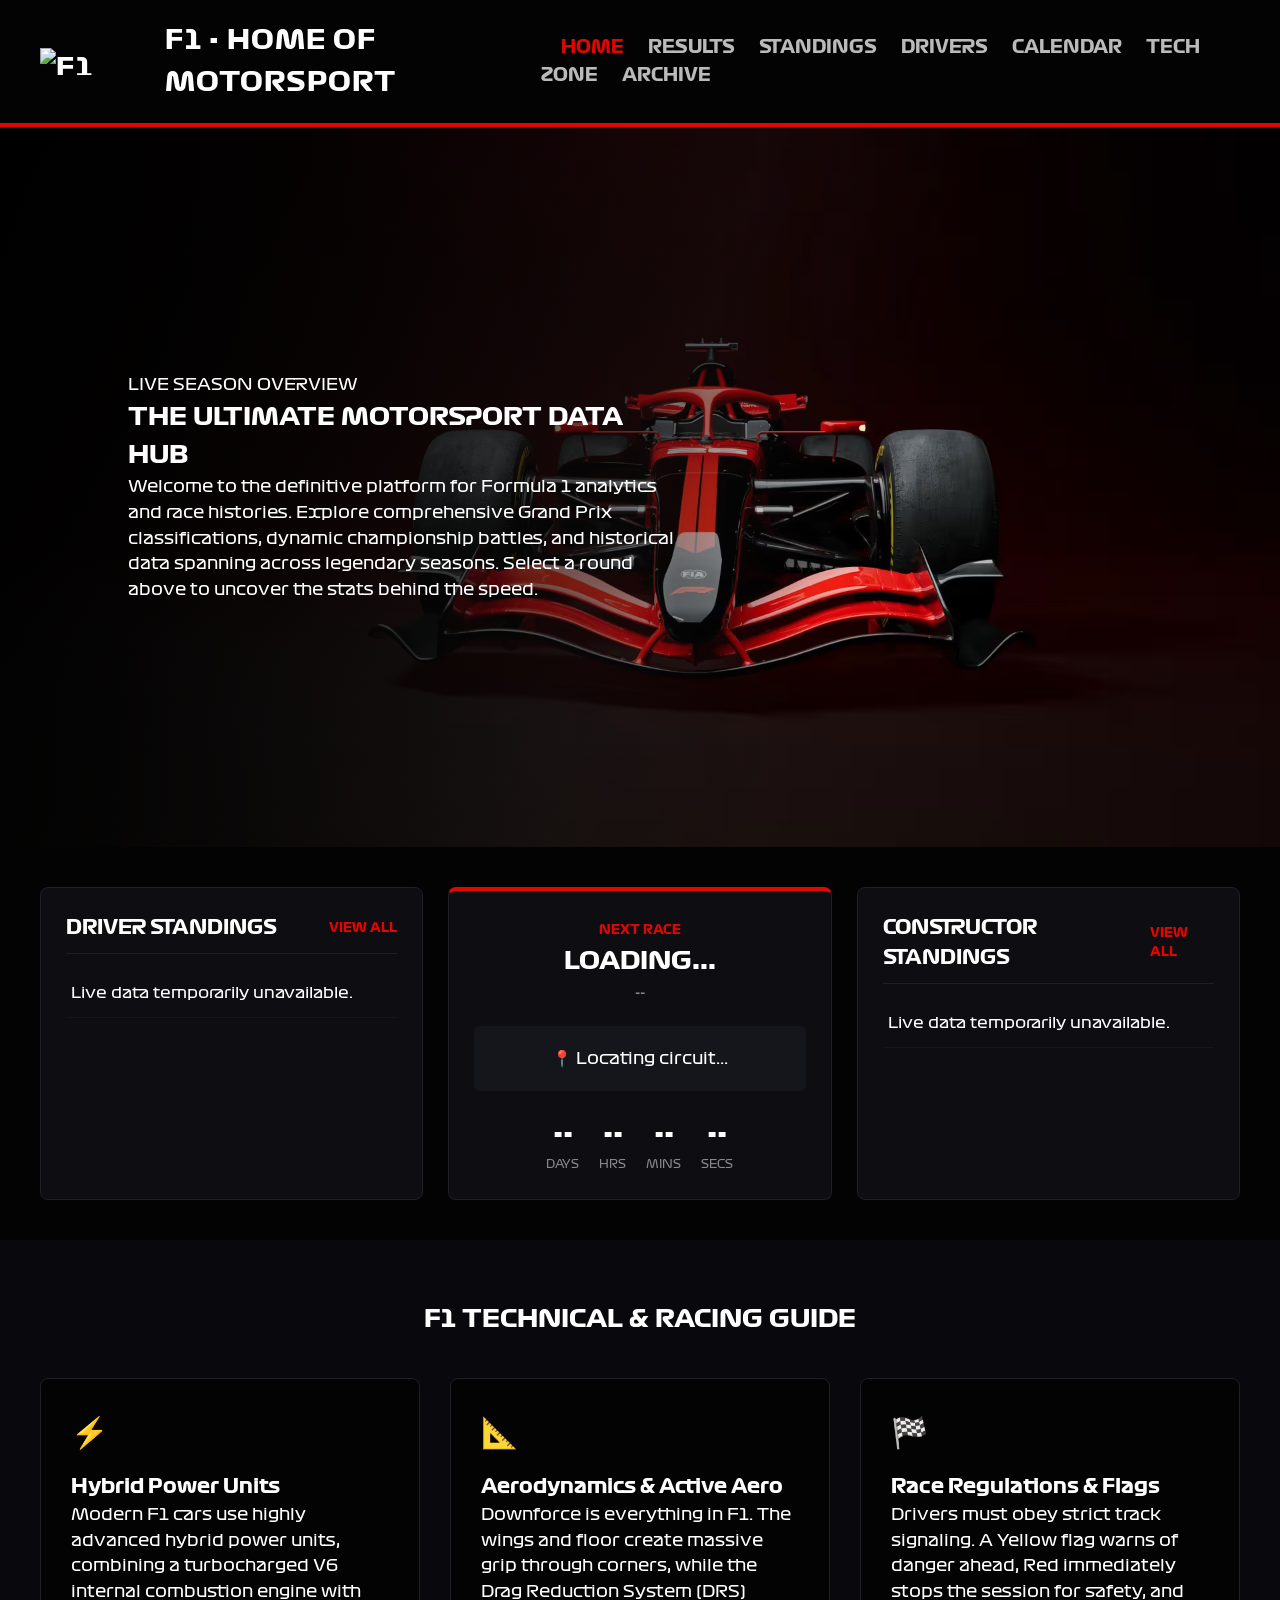
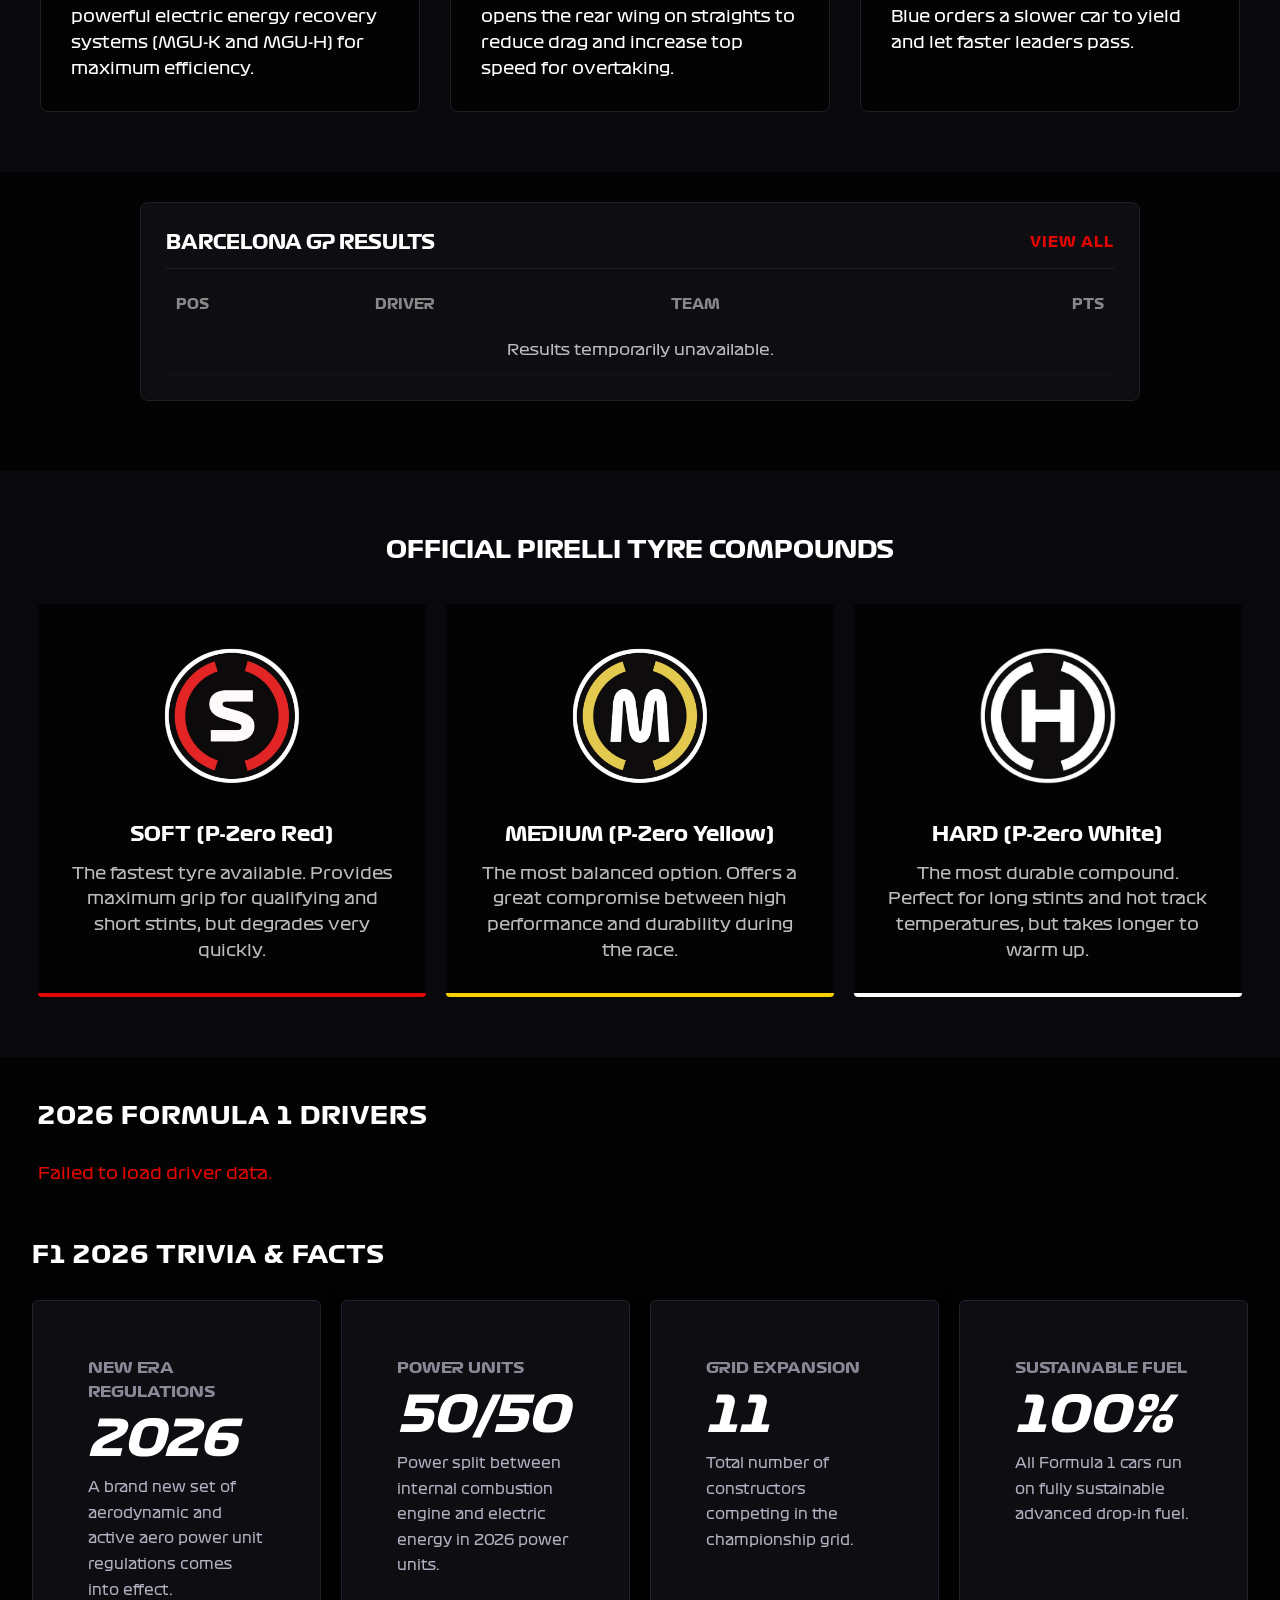
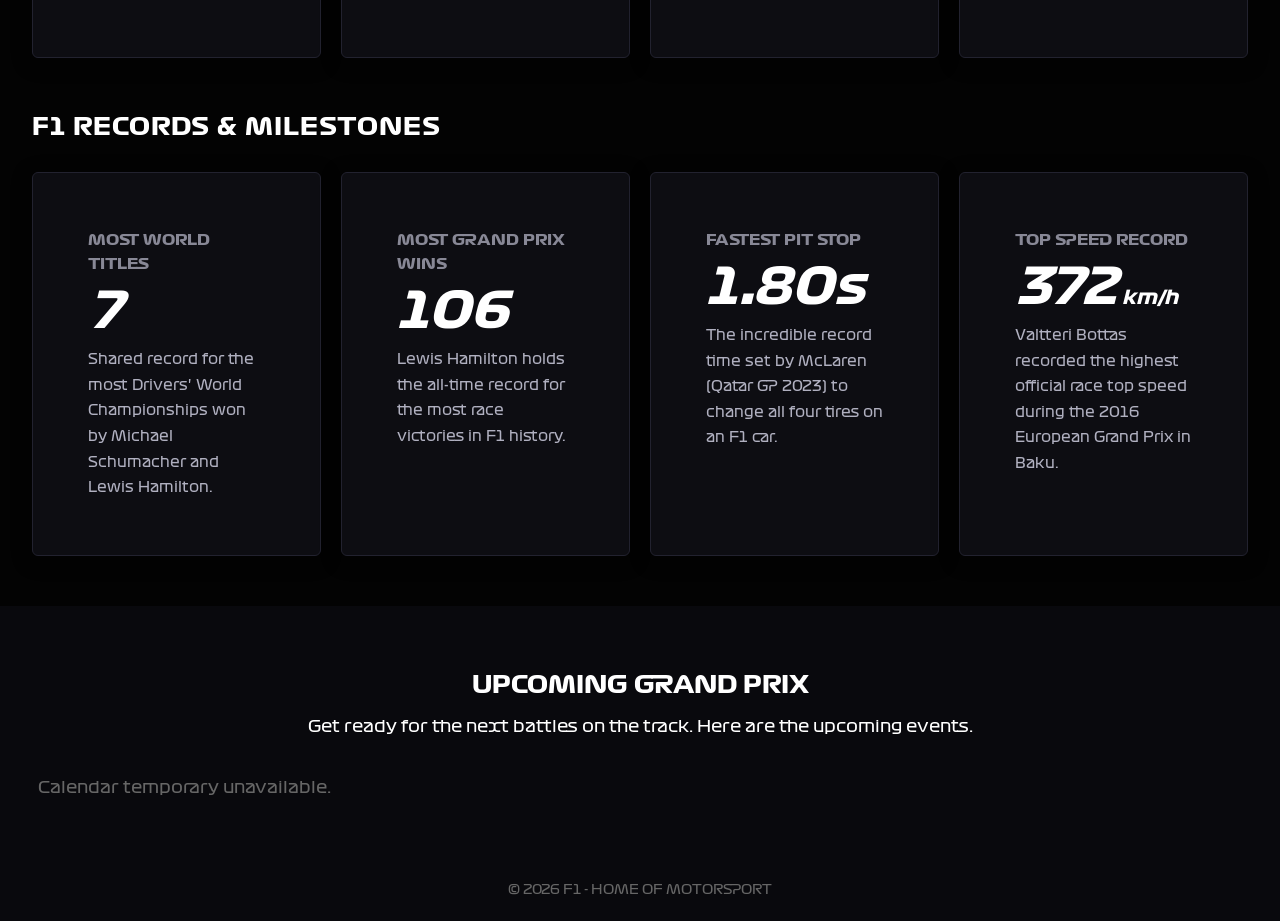
==== commit aa928996: "15.09" ====
--- a/index.html
+++ b/index.html
@@ -145,7 +145,6 @@
         </div>
     </section>
 
-        <!-- HTML: Vlož do index.html -->
     <section class="index-drivers-section">
         <h3 class="section-title">2026 FORMULA 1 DRIVERS</h3>
         <div id="index-drivers-grid" class="drivers-grid">
@@ -153,12 +152,10 @@
         </div>
     </section>
 
-    <!-- Simple Modal Overlay -->
     <div id="driver-modal-overlay" class="driver-modal-overlay" style="display: none;">
         <div class="driver-modal-box">
             <button id="modal-close-btn" class="modal-close-btn">&times;</button>
             <div id="driver-modal-content">
-                <!-- Dynamic quick info content -->
             </div>
         </div>
     </div>
--- a/styles/style.css
+++ b/styles/style.css
@@ -47,14 +47,15 @@
 .logo img {
     height: 3vh;
     margin-right: 10px;
-    
 }
 
 .logo {
     font-size: 26px;
     font-weight: 700;
     letter-spacing: 1px;
-    
+    display: flex;
+    align-items: center;
+    color: #fff;
 }
 
 .navbar a {
@@ -76,7 +77,7 @@
     display: flex;
     align-items: center;
     padding: 0 10%;
-    background: linear-gradient(110deg, #09090d, 35%, rgba(0, 0, 0, 0.7) 50%, transparent 65%), 
+    background: linear-gradient(110deg, #000000, 35%, rgba(13, 13, 13, 0.5) 50%, transparent 65%), 
                 url('/images/background/background.avif'); 
                 
     background-size: cover;
@@ -264,7 +265,7 @@
 }
 
 .guide-card {
-    background-color: #0d0d12;
+    background-color: #030303;
     padding: 30px;
     border-radius: 8px;
     border: 1px solid #1f1f26;
@@ -305,7 +306,7 @@
 }
 
 .tyre-card {
-    background: #15151e;
+    background: #030303;
     padding: 30px;
     border-radius: 4px;
     flex: 1;
@@ -440,9 +441,7 @@
     font-size: 1.2rem;
 }
 
-/* Styly pro mřížku a detailní panel */
-/* Mřížka jezdců na indexu */
-/* CSS: Vlož do style.css */
+
 
 
 .index-drivers-section {
@@ -466,7 +465,7 @@
 .driver-card-simple {
     background: #15151a;
     border: 1px solid rgba(255, 255, 255, 0.1);
-    border-radius: 10px;
+    border-radius: 6px;
     padding: 20px;
     cursor: pointer;
     transition: transform 0.2s ease, border-color 0.2s ease;
@@ -499,7 +498,6 @@
     font-style: italic;
 }
 
-/* Styly pro modální okno */
 .driver-modal-overlay {
     position: fixed;
     top: 0;
@@ -511,12 +509,13 @@
     justify-content: center;
     align-items: center;
     z-index: 9999;
+    font-size: 20px;
 }
 
 .driver-modal-box {
     background: #15151a;
     border: 1px solid rgba(255, 255, 255, 0.2);
-    border-radius: 12px;
+    border-radius: 6px;
     width: 100%;
     max-width: 600px;
     padding: 30px;
@@ -541,6 +540,69 @@
     padding: 10px 0;
     border-bottom: 1px solid rgba(255,255,255,0.05);
 }
+
+
+
+.trivia-grid {
+    display: grid;
+    grid-template-columns: repeat(auto-fit, minmax(200px, 1fr));
+    gap: 20px;
+    width: 100%;
+}
+
+.trivia-card {
+    background-color: #0d0d12;
+    border: 1px solid #22222f;
+    border-radius: 6px;
+    padding: 55px;
+    position: relative;
+    overflow: hidden;
+    box-shadow: 0 4px 20px rgba(0, 0, 0, 0.4);
+    transition: transform 0.2s ease, border-color 0.2s ease;
+}
+
+
+
+.trivia-card h3 {
+    font-size: 0.95rem;
+    color: #888896;
+    text-transform: uppercase;
+    font-weight: 600;
+    margin-bottom: 10px;
+}
+
+.trivia-number {
+    font-size: 50px;
+    font-weight: 900;
+    color: #ffffff;
+    line-height: 1;
+    margin-bottom: 10px;
+    font-style: italic;
+}
+
+.trivia-desc {
+    font-size: 0.85rem;
+    color: #b0b0c0;
+    line-height: 1.4;
+}
+
+.trivia-section {
+    width: 95%;
+    margin: 50px auto;
+}
+
+.section-title {
+    font-size: 1.5rem;
+    font-weight: 700;
+    margin-bottom: 25px;
+    text-transform: uppercase;
+    color: #ffffff;
+    letter-spacing: 1px;
+}
+
+
+
+
 
 
 
@@ -611,4 +673,5 @@
     .recent-results-box .view-all-btn {
         font-size: 0.85rem;   
     }
+    
 }
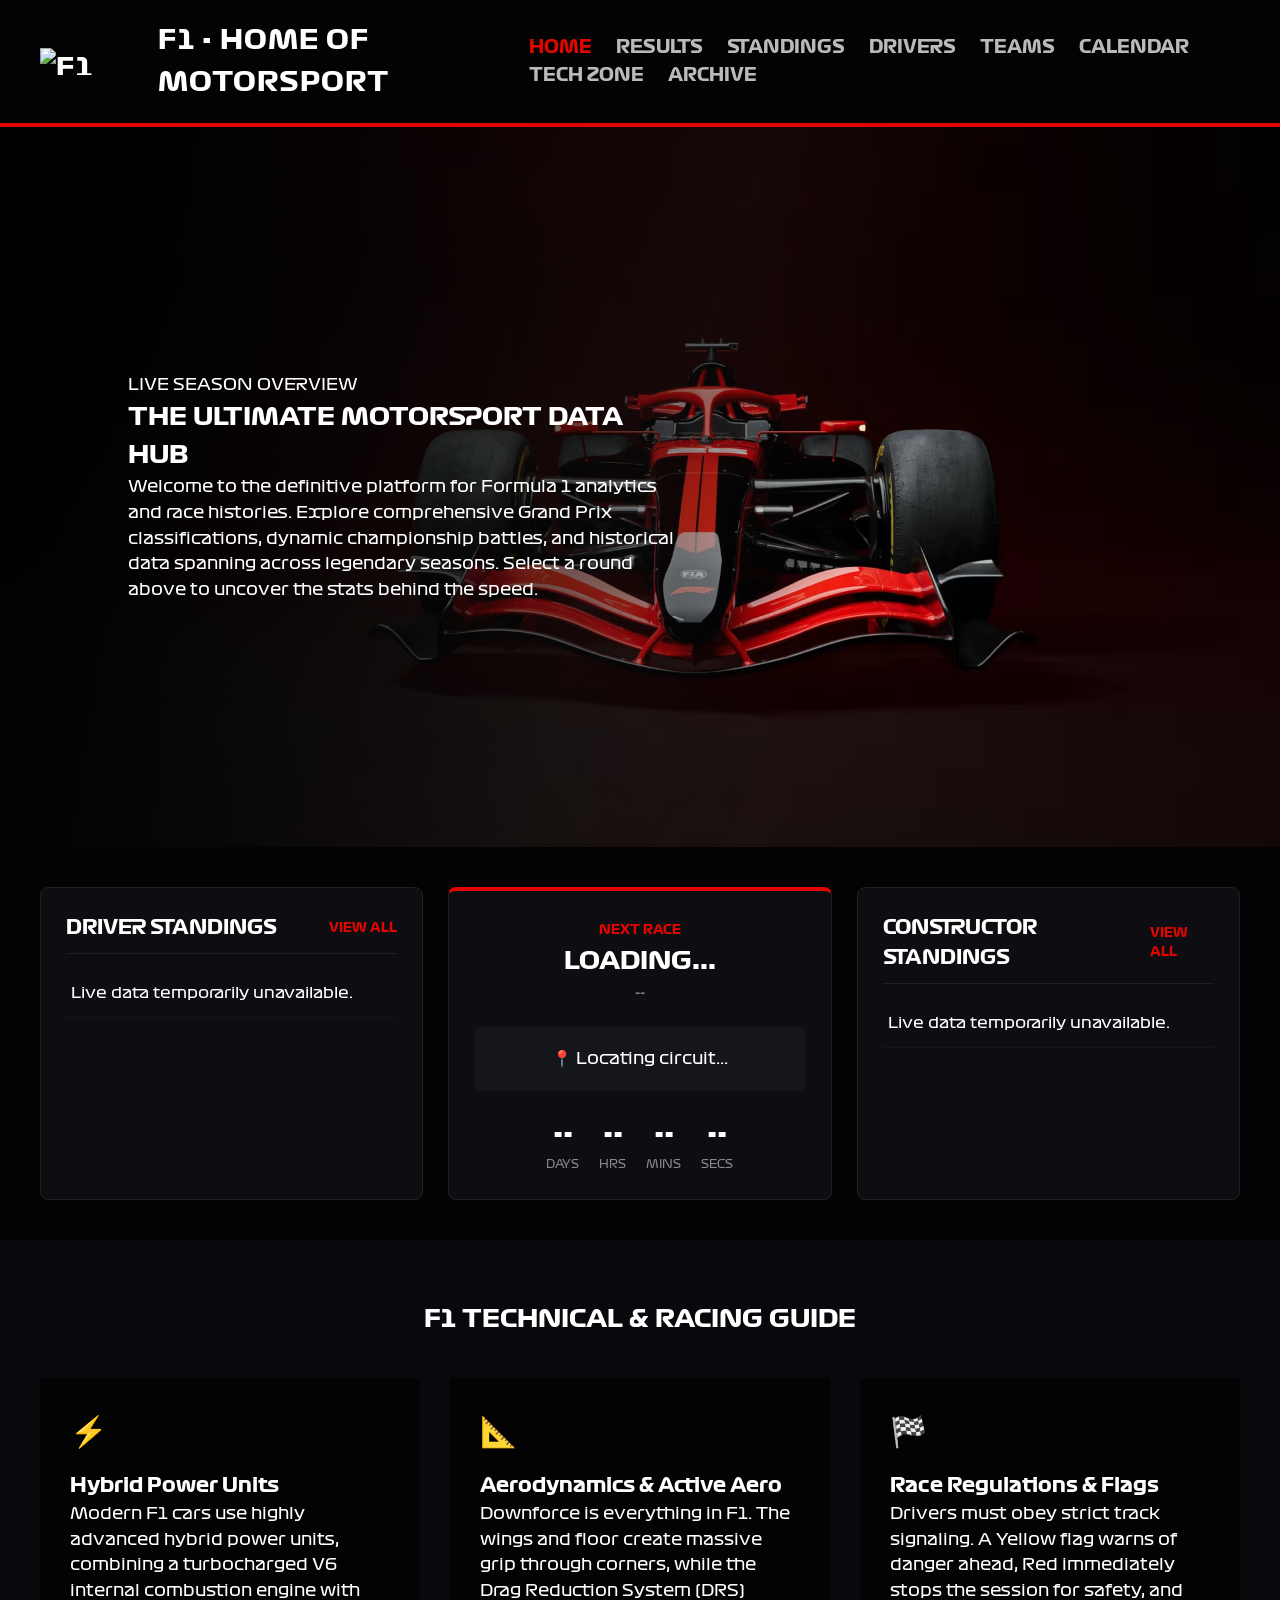
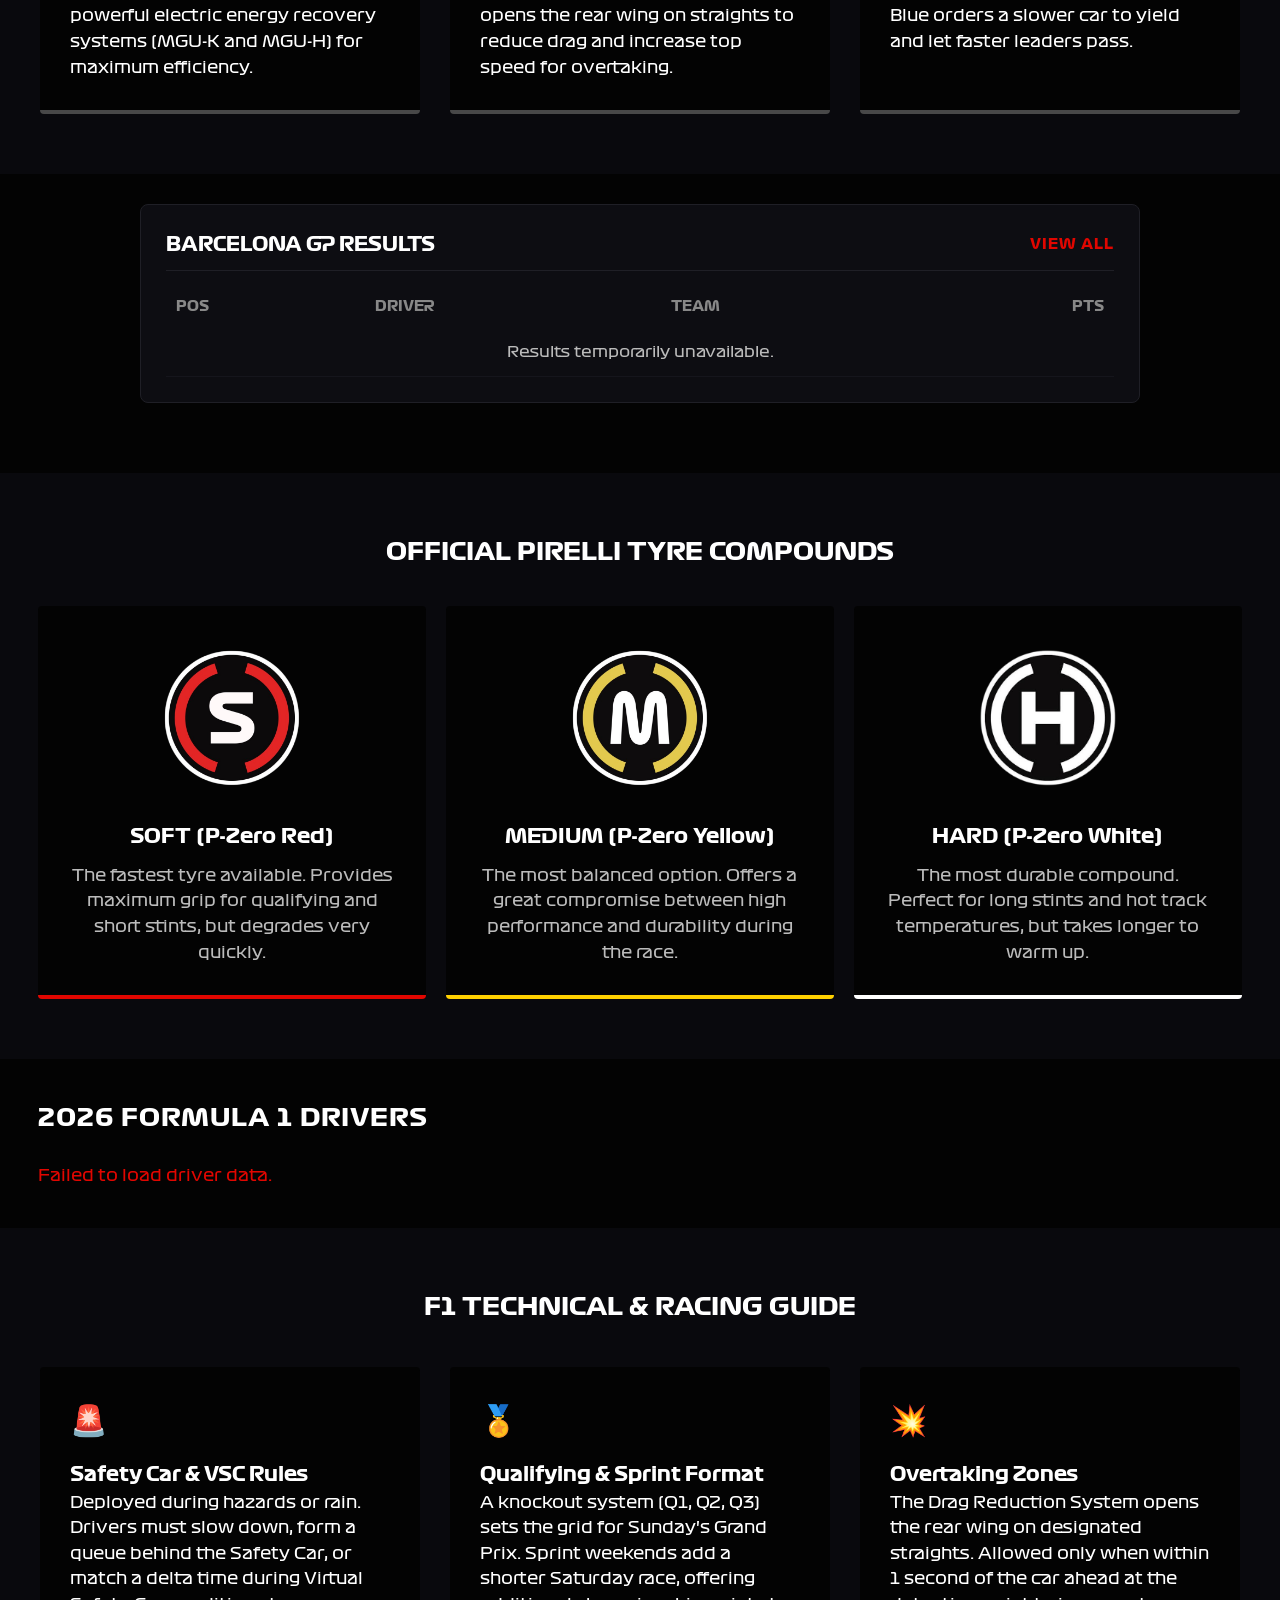
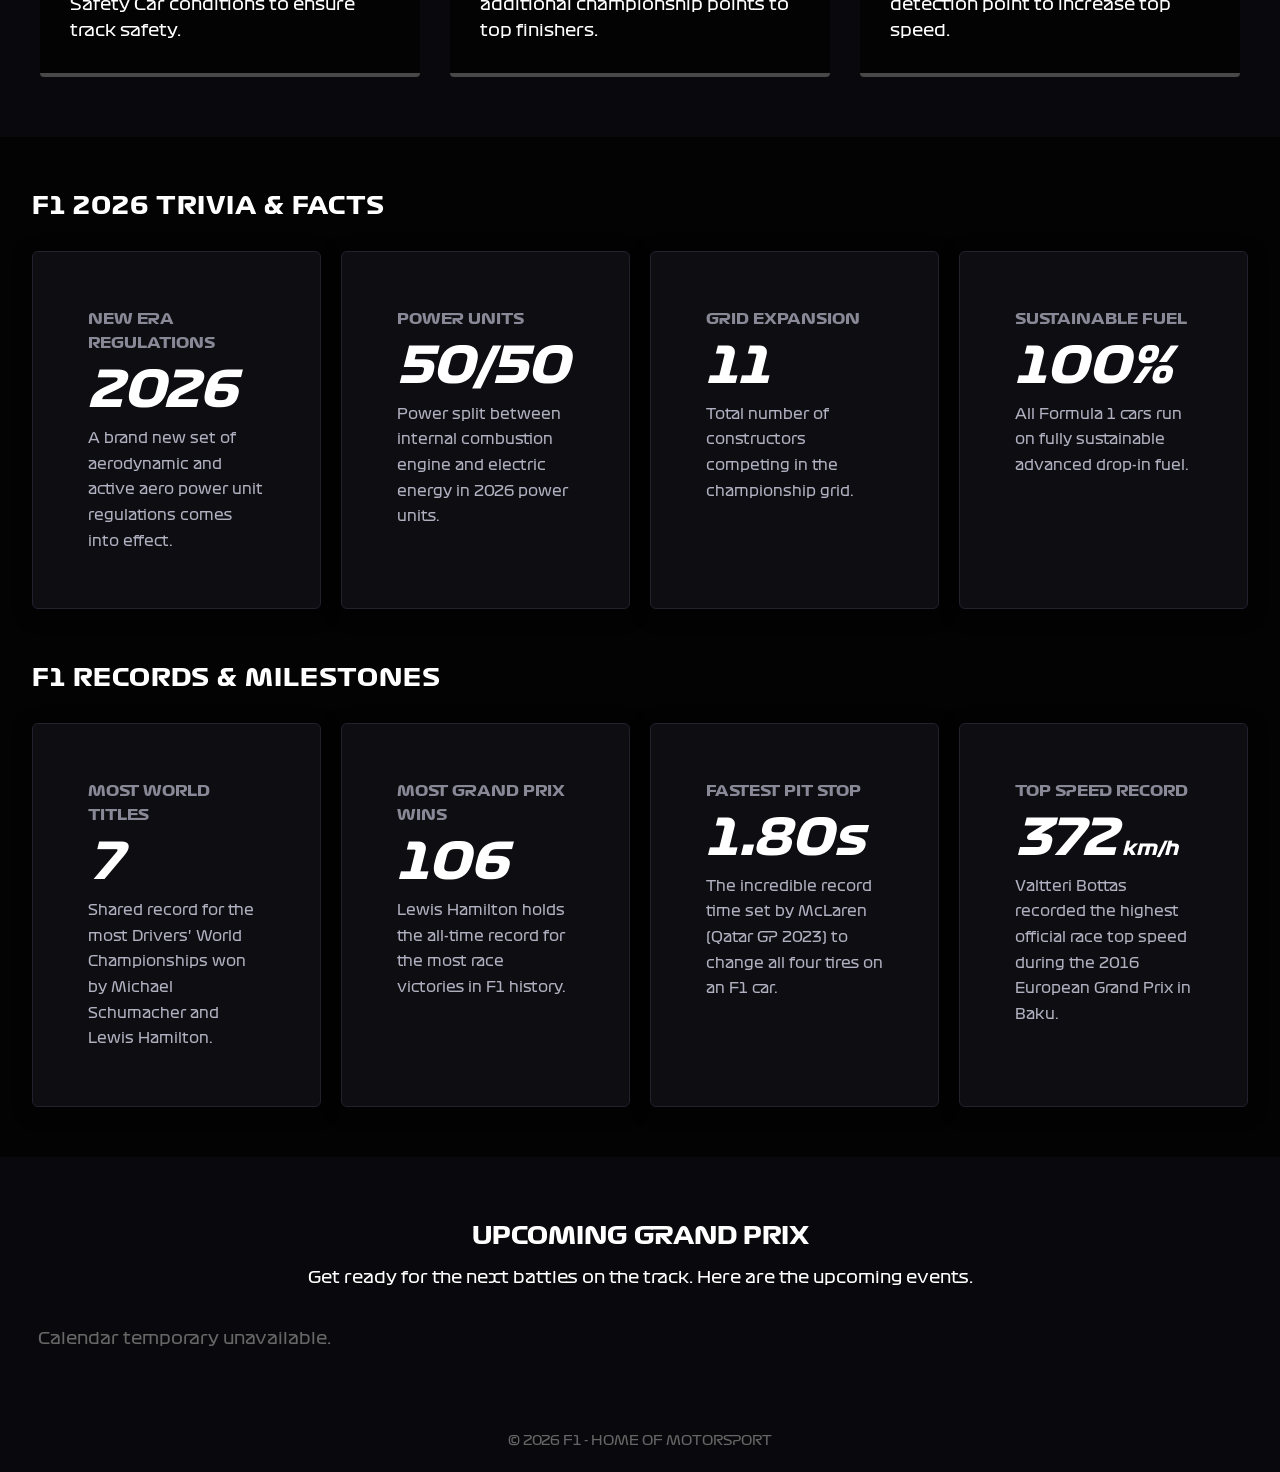
==== commit d8e76b13: "16.09" ====
--- a/index.html
+++ b/index.html
@@ -17,6 +17,7 @@
             <a href="/html/results.html">RESULTS</a>
             <a href="/html/standings.html">STANDINGS</a>
             <a href="/html/drivers.html">DRIVERS</a>
+            <a href="/html/teams.html">TEAMS</a>
             <a href="/html/calendar.html">CALENDAR</a>
             <a href="/html/techzone.html">TECH ZONE</a>
             <a href="/html/archive.html">ARCHIVE</a>
@@ -160,6 +161,30 @@
         </div>
     </div>
         
+    <section class="guide-section">
+        <h2>F1 TECHNICAL & RACING GUIDE</h2>
+        <div class="guide-grid">
+            
+            <div class="guide-card">
+                <div class="card-icon">🚨</div>
+                <h3>Safety Car & VSC Rules</h3>
+                <p>Deployed during hazards or rain. Drivers must slow down, form a queue behind the Safety Car, or match a delta time during Virtual Safety Car conditions to ensure track safety.</p>
+            </div>
+            
+            <div class="guide-card">
+                <div class="card-icon">🏅</div>
+                <h3>Qualifying & Sprint Format</h3>
+                <p>A knockout system (Q1, Q2, Q3) sets the grid for Sunday's Grand Prix. Sprint weekends add a shorter Saturday race, offering additional championship points to top finishers.</p>
+            </div>
+            
+            <div class="guide-card">
+                <div class="card-icon">💥</div>
+                <h3>Overtaking Zones</h3>
+                <p>The Drag Reduction System opens the rear wing on designated straights. Allowed only when within 1 second of the car ahead at the detection point to increase top speed.</p>
+            </div>
+            
+        </div>
+    </section>
 
         <section class="trivia-section">
             <h2 class="section-title">F1 2026 Trivia & Facts</h2>
@@ -215,6 +240,9 @@
             </div>
         </section>
 
+    
+        
+
     <section class="mini-calendar-section">
         <h2>UPCOMING GRAND PRIX</h2>
         <p>Get ready for the next battles on the track. Here are the upcoming events.</p>
--- a/styles/style.css
+++ b/styles/style.css
@@ -265,10 +265,16 @@
 }
 
 .guide-card {
-    background-color: #030303;
+    background: #030303;
     padding: 30px;
-    border-radius: 8px;
-    border: 1px solid #1f1f26;
+    border-radius: 4px;
+    flex: 1;
+    border-bottom: 4px solid #484848;
+    transition: transform 0.3s ease;
+}
+
+.guide-card:hover {
+    transform: translateY(-5px);
 }
 
 .card-icon {
